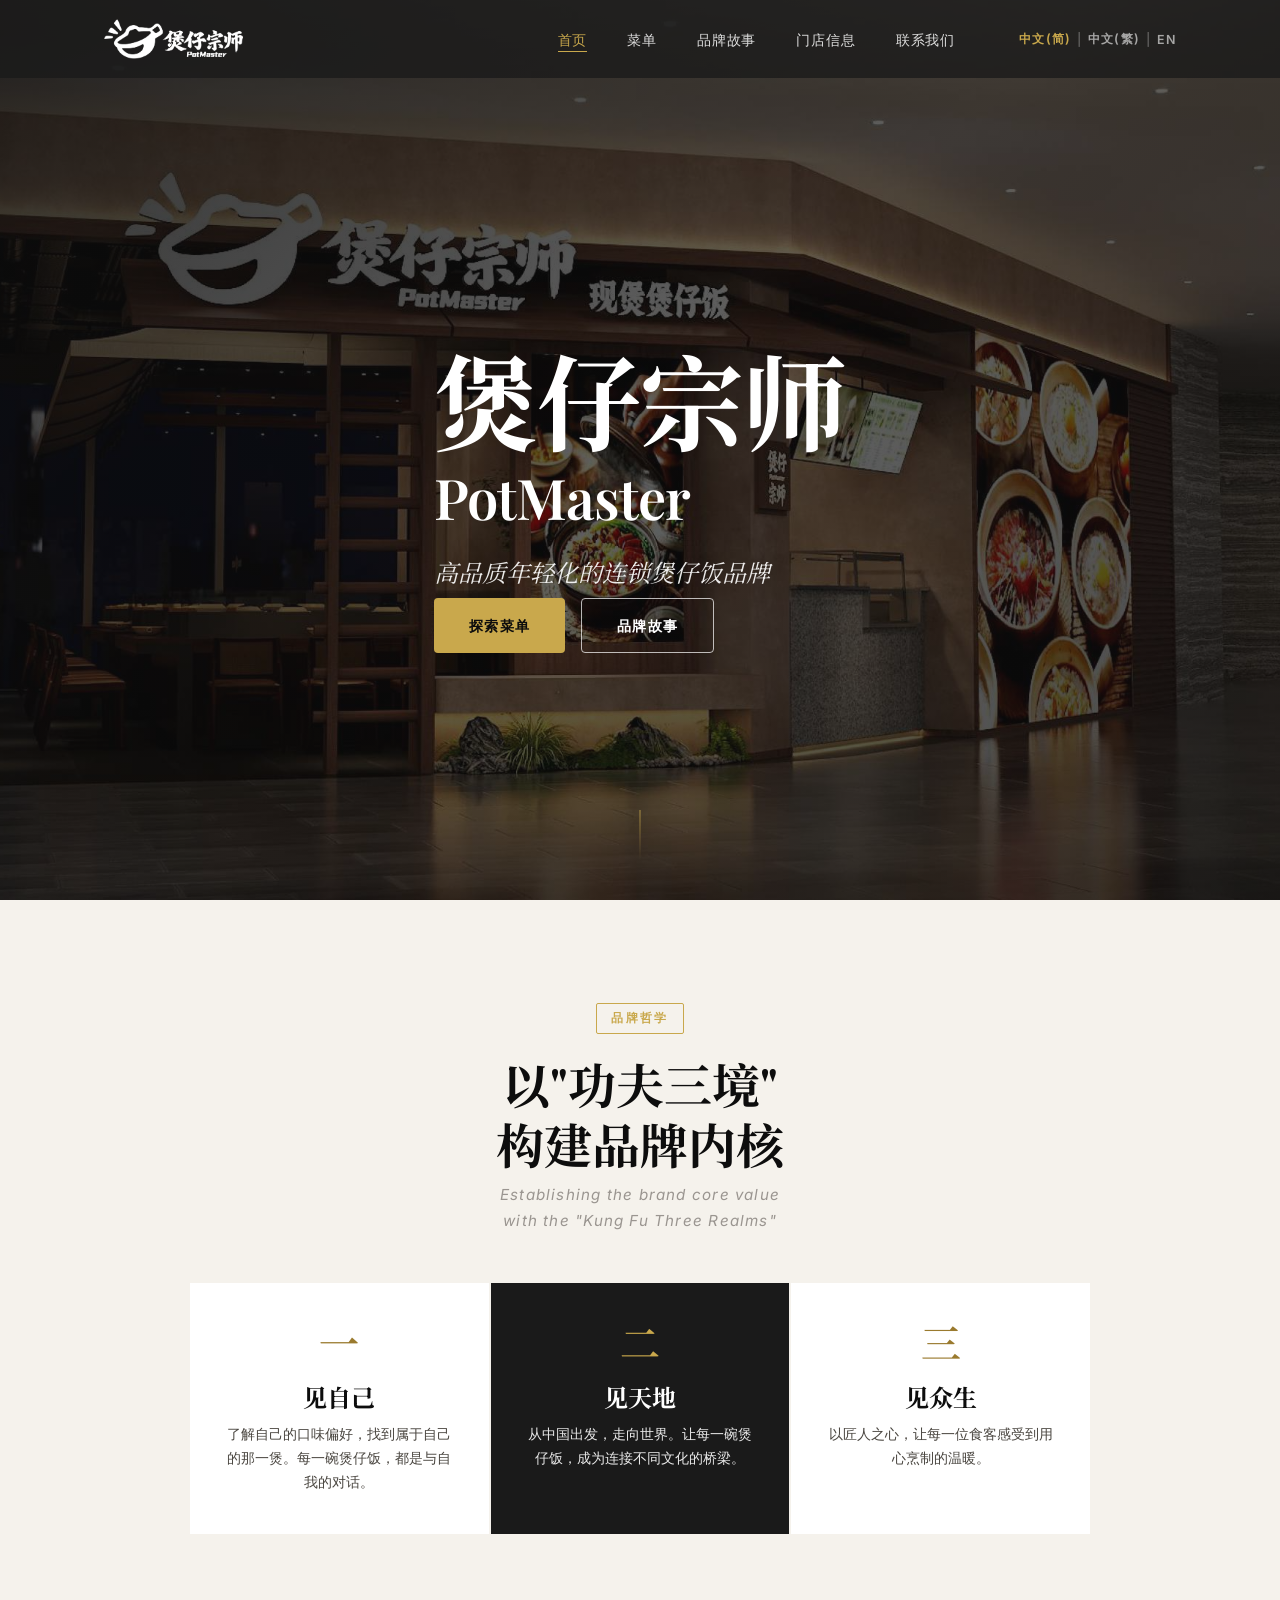
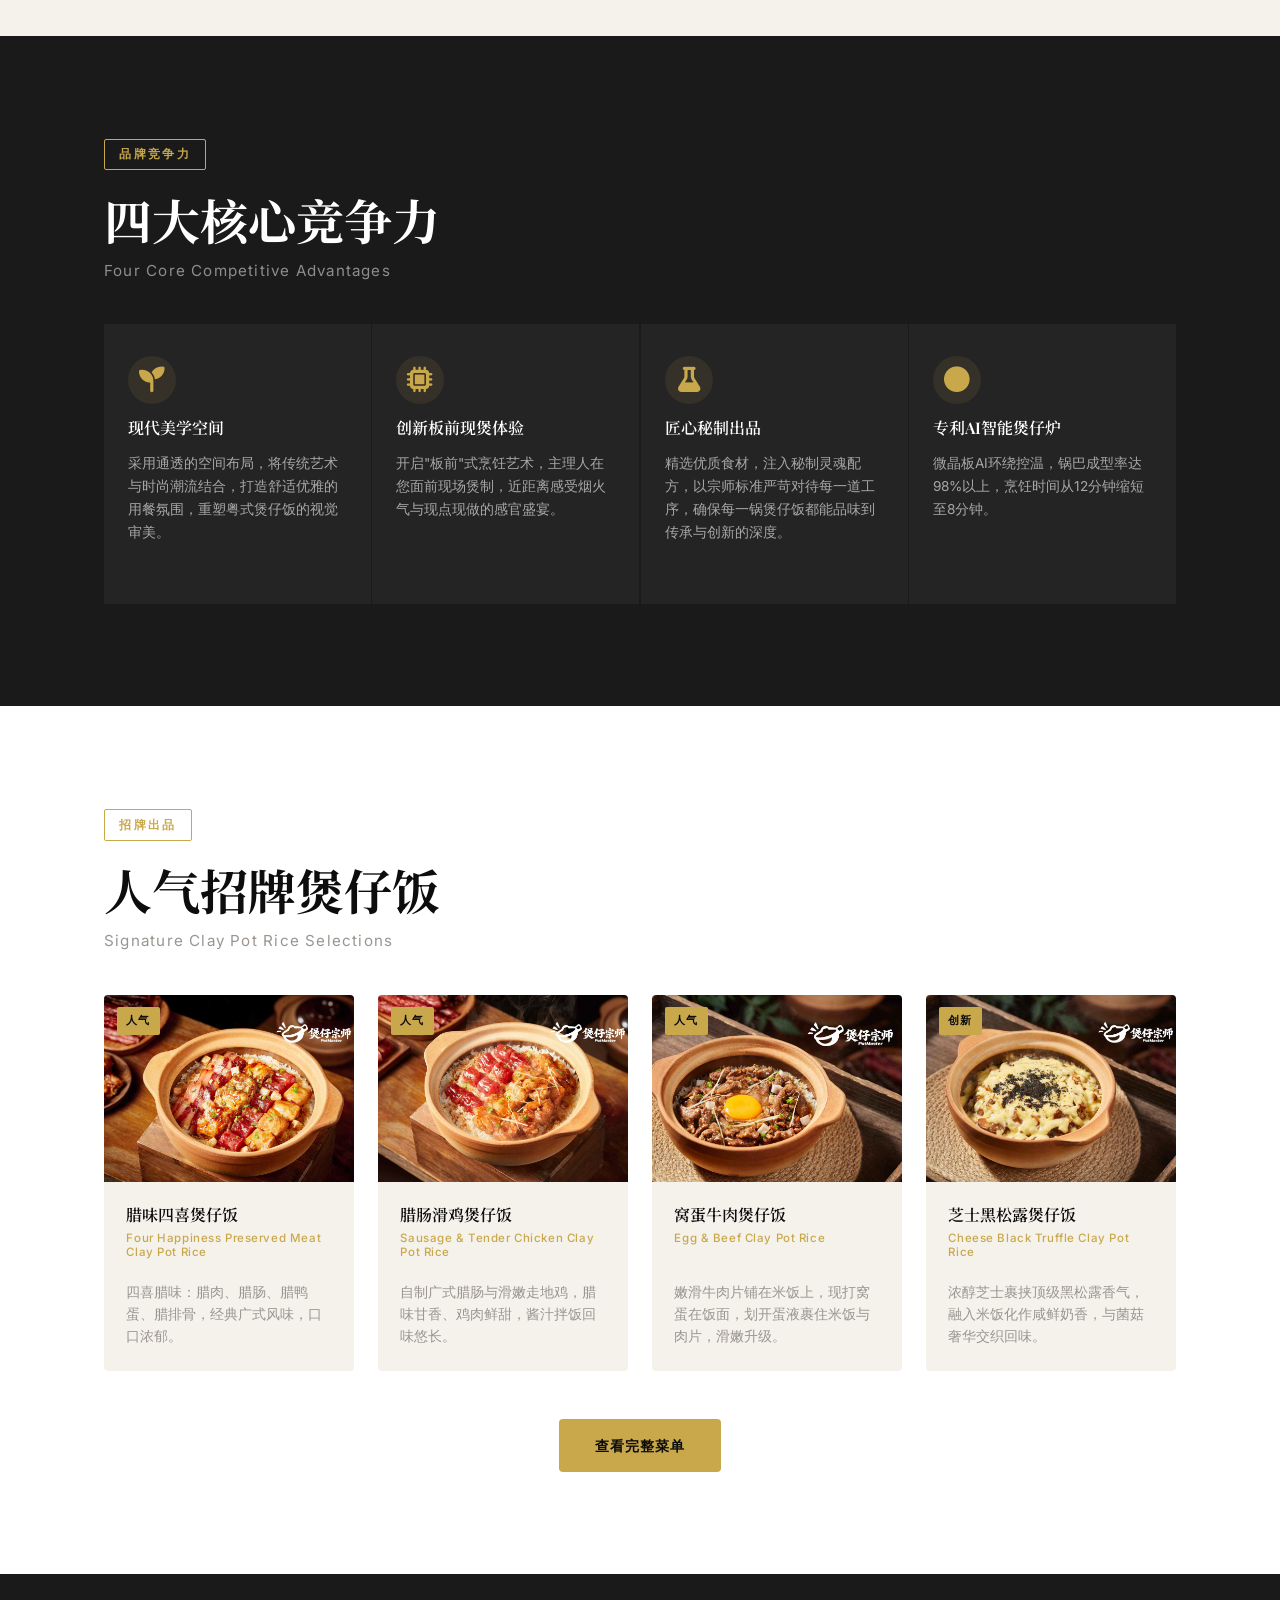
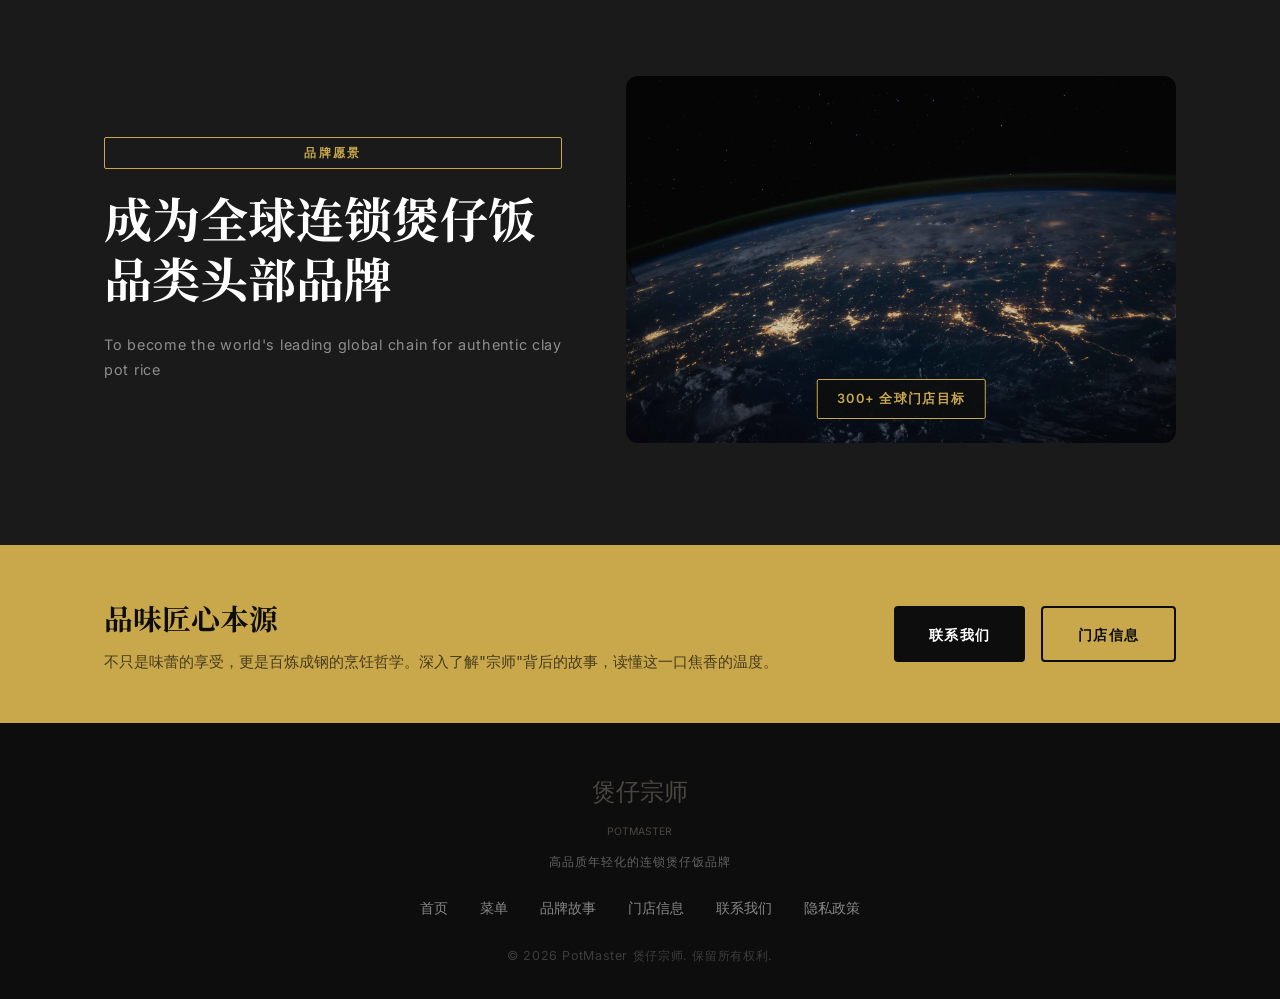
==== index.html @ 9f127bc4 "updates" ====
<!DOCTYPE html>
<html lang="zh-CN">
<head>
  <meta charset="UTF-8" />
  <meta name="baidu-site-verification" content="codeva-X3ttkF9pJB" />
  <meta name="viewport" content="width=device-width, initial-scale=1.0" />
  <title>PotMaster 煲仔宗师 | The Art of Clay Pot Rice</title>
  <meta name="description" content="PotMaster – where Kung Fu philosophy meets the art of clay pot rice. Authentic flavors. Global vision." />
  <meta name="keywords" content="煲仔饭, 广式煲仔饭, Clay Pot Rice, Cantonese cuisine, 煲仔宗师, PotMaster" />
  <meta name="author" content="PotMaster" />
  <meta name="robots" content="index, follow" />

  <!-- Canonical URL -->
  <link rel="canonical" href="https://www.potmasterofficial.com/" />

  <!-- Open Graph -->
  <meta property="og:title" content="PotMaster 煲仔宗师 | The Art of Clay Pot Rice" />
  <meta property="og:description" content="功夫即哲学，见自己、见天地、见众生。煲仔宗师 – 传承广式煲仔饭文化。" />
  <meta property="og:type" content="website" />
  <meta property="og:url" content="https://www.potmasterofficial.com/" />
  <meta property="og:image" content="https://www.potmasterofficial.com/images/hero-bg.jpg" />
  <meta property="og:image:width" content="1200" />
  <meta property="og:image:height" content="630" />
  <meta property="og:locale" content="zh_CN" />
  <meta property="og:locale:alternate" content="en_US" />
  <meta property="og:site_name" content="煲仔宗师 PotMaster" />

  <!-- Twitter Card -->
  <meta name="twitter:card" content="summary_large_image" />
  <meta name="twitter:title" content="PotMaster 煲仔宗师 | The Art of Clay Pot Rice" />
  <meta name="twitter:description" content="功夫即哲学，见自己、见天地、见众生。煲仔宗师 – 传承广式煲仔饭文化。" />
  <meta name="twitter:image" content="https://www.potmasterofficial.com/images/hero-bg.jpg" />

  <!-- Hreflang for multilingual -->
  <link rel="alternate" hreflang="zh-CN" href="https://www.potmasterofficial.com/?lang=zh" />
  <link rel="alternate" hreflang="en" href="https://www.potmasterofficial.com/?lang=en" />
  <link rel="alternate" hreflang="x-default" href="https://www.potmasterofficial.com/" />

  <!-- Schema.org -->
  <script type="application/ld+json">
  {
    "@context": "https://schema.org",
    "@type": "Restaurant",
    "name": "煲仔宗师 PotMaster",
    "image": "https://www.potmasterofficial.com/images/hero-bg.jpg",
    "servesCuisine": ["粤菜", "广东菜", "Cantonese"],
    "priceRange": "$$",
    "address": {
      "@type": "PostalAddress",
      "streetAddress": "K11负一层B138号铺",
      "addressLocality": "广州市番禺区",
      "addressRegion": "广东省",
      "addressCountry": "CN"
    },
    "geo": {
      "@type": "GeoCoordinates",
      "latitude": 23.0122,
      "longitude": 113.3456
    },
    "telephone": "+86-20-1234-5678",
    "url": "https://www.potmasterofficial.com",
    "sameAs": [
      "https://weibo.com/potmaster",
      "https://www.xiaohongshu.com/potmaster"
    ]
  }
  </script>
  <link rel="manifest" href="site.webmanifest" />
  <link rel="preconnect" href="https://fonts.googleapis.com" />
  <link rel="preconnect" href="https://fonts.gstatic.com" crossorigin />
  <link href="https://fonts.googleapis.com/css2?family=Playfair+Display:ital,wght@0,400;0,600;0,700;1,400&family=Inter:wght@300;400;500;600&family=Noto+Serif+SC:wght@400;600;700&display=swap" rel="stylesheet" />
  <link rel="stylesheet" href="https://cdnjs.cloudflare.com/ajax/libs/font-awesome/6.4.0/css/all.min.css" />
  <link rel="stylesheet" href="styles.css" />
</head>
<body>

  <!-- ========== NAVIGATION ========== -->
  <div class="nav-overlay" id="navOverlay"></div>
  <nav class="navbar" id="navbar">
    <div class="container nav-inner">
      <a href="index.html" class="brand-logo">
        <img src="logo.png" alt="煲仔宗师 POTMASTER" class="logo-img" />
      </a>
      <ul class="nav-links" id="navLinks">
        <li><a href="index.html" class="nav-link active" data-i18n="nav_home">首页</a></li>
        <li><a href="menu.html" class="nav-link" data-i18n="nav_menu">菜单</a></li>
        <li><a href="about.html" class="nav-link" data-i18n="nav_about">品牌故事</a></li>
        <li><a href="stores.html" class="nav-link" data-i18n="nav_stores">门店信息</a></li>
        <li><a href="contact.html" class="nav-link" data-i18n="nav_contact">联系我们</a></li>
        <li class="mobile-lang">
          <span class="lang-cn active-lang">中文(简)</span>
          <span> | </span>
          <span class="lang-tw">中文(繁)</span>
          <span> | </span>
          <span class="lang-en">EN</span>
        </li>
      </ul>
      <div class="nav-actions">
        <button class="lang-toggle" id="langToggle" aria-label="Switch Language">
          <span class="lang-cn active-lang">中文(简)</span>
          <span class="lang-divider">|</span>
          <span class="lang-tw">中文(繁)</span>
          <span class="lang-divider">|</span>
          <span class="lang-en">EN</span>
        </button>
        <button class="hamburger" id="hamburger" aria-label="Menu">
          <i class="fas fa-bars"></i>
        </button>
      </div>
    </div>
  </nav>

  <!-- ========== HERO ========== -->
  <section class="hero" id="hero">
    <div class="hero-bg">
      <img src="images/hero-bg.jpg" alt="煲仔宗师" />
      <div class="hero-overlay"></div>
    </div>
    <div class="hero-content container">
      
      <h1 class="hero-title">
        <span class="title-cn" data-i18n="hero_title">板前现煲煲仔饭</span>
      </h1>
      <p class="hero-subtitle" data-i18n="hero_subtitle">高品质年轻化的连锁煲仔饭品牌</p>
      
      <div class="hero-cta">
        <a href="menu.html" class="btn btn-primary" data-i18n="hero_cta1">探索菜单</a>
        <a href="about.html" class="btn btn-outline" data-i18n="hero_cta2">品牌故事</a>
      </div>
    </div>
    <div class="hero-scroll-hint">
      <span></span>
    </div>
  </section>

  <!-- ========== BRAND PHILOSOPHY ========== -->
  <section class="philosophy section-pad">
    <div class="container">
      <div class="philosophy-inner">
        <div class="philosophy-badge">
          <span data-i18n="phil_badge">品牌哲学</span>
        </div>
        <h2 class="section-title" data-i18n="phil_title">以"功夫三境"<br>构建品牌内核</h2>
        <p class="section-title-en" data-i18n="phil_title_en">Establishing the brand core value<br>with the "Kung Fu Three Realms"</p>
        <div class="three-realms">
          <div class="realm-card">
            <div class="realm-num">一</div>
            <h3 data-i18n="realm1_title">见自己</h3>
            <p data-i18n="realm1_desc">品牌对自身手艺的极致苛求与深刻理解，是品牌产品力的根源。</p>
          </div>
          <div class="realm-card realm-card--mid">
            <div class="realm-num">二</div>
            <h3 data-i18n="realm2_title">见天地</h3>
            <p data-i18n="realm2_desc">海纳百川，用煲仔的形式演绎天下风味，超越传统广式煲仔。</p>
          </div>
          <div class="realm-card">
            <div class="realm-num">三</div>
            <h3 data-i18n="realm3_title">见众生</h3>
            <p data-i18n="realm3_desc">连接人与人，将一碗饭的温度传递给全球每一位食客。</p>
          </div>
        </div>
      </div>
    </div>
  </section>

  <!-- ========== PRODUCT STRENGTHS ========== -->
  <section class="strengths section-pad bg-dark">
    <div class="container">
      <p class="section-badge" data-i18n="str_badge">品牌竞争力</p>
      <h2 class="section-title light" data-i18n="str_title">四大核心竞争力</h2>
      <p class="section-sub light" data-i18n="str_sub">Four Core Competitive Advantages</p>
      <div class="strengths-grid">
        <div class="strength-item">
          <div class="strength-icon"><i class="fas fa-seedling"></i></div>
          <h3 data-i18n="str1_title">现代美学空间</h3>
          <p data-i18n="str1_desc">采用通透的空间布局，将传统艺术与时尚潮流结合，打造舒适优雅的用餐氛围，重塑粤式煲仔饭的视觉审美。</p>
        </div>
        <div class="strength-item">
          <div class="strength-icon"><i class="fas fa-microchip"></i></div>
          <h3 data-i18n="str2_title">创新板前现煲体验</h3>
          <p data-i18n="str2_desc">开启"板前"式烹饪艺术，厨师在您面前现场煲制，近距离感受烟火气与现点现做的感官盛宴。</p>
        </div>
        <div class="strength-item">
          <div class="strength-icon"><i class="fas fa-flask"></i></div>
          <h3 data-i18n="str3_title">匠心秘制出品</h3>
          <p data-i18n="str3_desc">精选优质食材，注入秘制灵魂配方，以宗师标准严苛对待每一道工序，确保每一锅都拥有咸鲜入味的浇头与金黄酥脆的灵魂锅巴。</p>
        </div>
        <div class="strength-item">
          <div class="strength-icon"><i class="fas fa-circle"></i></div>
          <h3 data-i18n="str4_title">专利AI智能煲仔炉</h3>
          <p data-i18n="str4_desc">微晶板AI环绕控温，锅巴成型率达98%以上，烹饪时间从12分钟缩短至8分钟。</p>
        </div>
      </div>
    </div>
  </section>

  <!-- ========== SIGNATURE DISHES ========== -->
  <section class="signature section-pad">
    <div class="container">
      <p class="section-badge" data-i18n="sig_badge">招牌出品</p>
      <h2 class="section-title" data-i18n="sig_title">人气招牌煲仔饭</h2>
      <p class="section-sub" data-i18n="sig_sub">Signature Clay Pot Rice Selections</p>
      <div class="dishes-grid">
        <div class="dish-card">
          <div class="dish-img">
            <img src="dishes/sixi.jpg" alt="腊味四喜煲仔饭" loading="lazy" />
            <div class="dish-tag" data-i18n="dish_popular">人气</div>
          </div>
          <div class="dish-info">
            <h3 data-i18n="dish1_name">腊味四喜煲仔饭</h3>
            <p class="dish-name-en" data-i18n="dish1_name_en">Four Happiness Preserved Meat Clay Pot Rice</p>
            <p data-i18n="dish1_desc">四喜腊味：腊肉、腊肠、腊鸭蛋、腊排骨，经典广式风味，口口浓郁。</p>
          </div>
        </div>
        <div class="dish-card">
          <div class="dish-img">
            <img src="dishes/larou-huaji.jpg" alt="腊肠滑鸡煲仔饭" loading="lazy" />
            <div class="dish-tag" data-i18n="dish_popular">人气</div>
          </div>
          <div class="dish-info">
            <h3 data-i18n="dish2_name">腊肠滑鸡煲仔饭</h3>
            <p class="dish-name-en" data-i18n="dish2_name_en">Sausage & Tender Chicken Clay Pot Rice</p>
            <p data-i18n="dish2_desc">自制广式腊肠与滑嫩走地鸡，腊味甘香、鸡肉鲜甜，酱汁拌饭回味悠长。</p>
          </div>
        </div>
        <div class="dish-card">
          <div class="dish-img">
            <img src="dishes/wodan-niurou.jpg" alt="窝蛋牛肉煲仔饭" loading="lazy" />
            <div class="dish-tag" data-i18n="dish_popular">人气</div>
          </div>
          <div class="dish-info">
            <h3 data-i18n="dish3_name">窝蛋牛肉煲仔饭</h3>
            <p class="dish-name-en" data-i18n="dish3_name_en">Egg & Beef Clay Pot Rice</p>
            <p data-i18n="dish3_desc">嫩滑牛肉片铺在米饭上，现打窝蛋在饭面，划开蛋液裹住米饭与肉片，滑嫩升级。</p>
          </div>
        </div>
        <div class="dish-card">
          <div class="dish-img">
            <img src="dishes/zsh-songlu.jpg" alt="芝士黑松露煲仔饭" loading="lazy" />
            <div class="dish-tag" data-i18n="badge_innovate">创新</div>
          </div>
          <div class="dish-info">
            <h3 data-i18n="m_i1_name">芝士黑松露煲仔饭</h3>
            <p class="dish-name-en" data-i18n="m_i1_name_en">Cheese Black Truffle Clay Pot Rice</p>
            <p data-i18n="m_i1_desc">浓醇芝士裹挟顶级黑松露香气，融入米饭化作咸鲜奶香，与菌菇奢华交织回味。</p>
          </div>
        </div>
      </div>
      <div class="section-cta">
        <a href="menu.html" class="btn btn-primary" data-i18n="sig_more">查看完整菜单</a>
      </div>
    </div>
  </section>

  <!-- ========== GLOBAL VISION ========== -->
  <section class="vision section-pad bg-dark">
    <div class="container">
      <div class="vision-inner">
        <div class="vision-text">
          <p class="section-badge" data-i18n="vis_badge">品牌愿景</p>
          <h2 class="section-title light" data-i18n="vis_title">成为全球连锁煲仔饭品类头部品牌</h2>
          <p class="vision-sub" data-i18n="vis_sub">To become the world's leading global chain for authentic clay pot rice</p>
        </div>
        <div class="vision-map">
          <img src="images/global-map.jpg" alt="Global Expansion" onerror="this.style.display='none'" />
          <div class="vision-map-label">
            <span data-i18n="vis_map_label">300+ 全球门店目标</span>
          </div>
        </div>
      </div>
    </div>
  </section>

  <!-- ========== CTA STRIP ========== -->
  <section class="cta-strip">
    <div class="container cta-strip-inner">
      <div class="cta-strip-text">
        <h2 data-i18n="cta_title">品味匠心本源</h2>
        <p data-i18n="cta_sub">不只是味蕾的享受，更是百炼成钢的烹饪哲学。深入了解"宗师"背后的故事，读懂这一口焦香的温度。</p>
      </div>
      <div class="cta-strip-buttons">
        <a href="contact.html" class="btn btn-primary" data-i18n="cta_btn">联系我们</a>
        <a href="stores.html" class="btn btn-secondary" data-i18n="cta_stores_btn">门店信息</a>
      </div>
    </div>
  </section>

  <!-- ========== FOOTER ========== -->
  <footer class="footer">
    <div class="container footer-inner">
      <div class="footer-brand">
        <span class="logo-cn">煲仔宗师</span>
        <span class="logo-en">POTMASTER</span>
        <p data-i18n="footer_tagline">高品质年轻化的连锁煲仔饭品牌</p>
      </div>
      <div class="footer-links">
        <a href="index.html" data-i18n="nav_home">首页</a>
        <a href="menu.html" data-i18n="nav_menu">菜单</a>
        <a href="about.html" data-i18n="nav_about">品牌故事</a>
        <a href="stores.html" data-i18n="nav_stores">门店信息</a>
        <a href="contact.html" data-i18n="nav_contact">加盟合作</a>
        <a href="privacy.html" data-i18n="nav_privacy">隐私政策</a>
      </div>
      <p class="footer-copy" data-i18n="footer_copy">&copy; 2025 PotMaster 煲仔宗师. All Rights Reserved.</p>
    </div>
  </footer>

  <script src="script.js"></script>

  <!-- 百度自动推送 -->
  <script>
  (function(){
      var bp = document.createElement('script');
      var curProtocol = window.location.protocol.split(':')[0];
      if (curProtocol === 'https') {
          bp.src = 'https://zz.bdstatic.com/linksubmit/push.js';
      } else {
          bp.src = 'http://push.zhanzhang.baidu.com/push.js';
      }
      var s = document.getElementsByTagName('script')[0];
      s.parentNode.insertBefore(bp, s);
  })();
  </script>
</body>
</html>
---- styles.css ----
/* =============================================
   PotMaster 煲仔宗师 — Global Brand Stylesheet
   Design Language: International Premium
   ============================================= */

/* ---- RESET & BASE ---- */
*, *::before, *::after { box-sizing: border-box; margin: 0; padding: 0; }

:root {
  --gold:        #C9A84C;
  --gold-light:  #E8C96A;
  --gold-dark:   #9A7A2E;
  --black:       #0D0D0D;
  --dark:        #1A1A1A;
  --dark-mid:    #242424;
  --mid:         #3A3A3A;
  --light-gray:  #E8E4DC;
  --off-white:   #F5F2EC;
  --white:       #FFFFFF;
  --text-body:   #4A4640;
  --text-light:  #9A9590;

  --font-display: 'Playfair Display', 'Noto Serif SC', Georgia, serif;
  --font-body:    'Inter', 'PingFang SC', 'Microsoft YaHei', sans-serif;

  --border-radius: 4px;
  --radius-lg:  12px;
  --transition: all 0.3s ease;
  --shadow-sm:  0 2px 12px rgba(0,0,0,0.08);
  --shadow-md:  0 8px 32px rgba(0,0,0,0.12);
  --shadow-lg:  0 20px 60px rgba(0,0,0,0.18);

  --max-w: 1200px;
  --pad-x: clamp(1.5rem, 5vw, 4rem);
}

html { scroll-behavior: smooth; font-size: 16px; }

body {
  font-family: var(--font-body);
  background-color: var(--white);
  color: var(--text-body);
  line-height: 1.75;
  -webkit-font-smoothing: antialiased;
}

img { display: block; max-width: 100%; height: auto; }
a { text-decoration: none; color: inherit; }
ul { list-style: none; }
button { cursor: pointer; border: none; background: none; font-family: inherit; }

/* ---- UTILITY ---- */
.container {
  max-width: var(--max-w);
  margin-inline: auto;
  padding-inline: var(--pad-x);
}
.section-pad { padding-block: clamp(4rem, 8vw, 7rem); }
.bg-dark { background-color: var(--dark); }

.section-badge {
  display: inline-block;
  font-size: 0.72rem;
  font-weight: 600;
  letter-spacing: 0.2em;
  text-transform: uppercase;
  color: var(--gold);
  border: 1px solid var(--gold);
  padding: 0.3rem 0.9rem;
  border-radius: 2px;
  margin-bottom: 1.2rem;
  min-width: 5.5em;
  text-align: center;
}

.section-title {
  font-family: var(--font-display);
  font-size: clamp(2rem, 4vw, 3rem);
  font-weight: 700;
  color: var(--black);
  line-height: 1.25;
  margin-bottom: 0.5rem;
}
.section-title.light { color: var(--white); }

.section-sub {
  font-size: 0.95rem;
  letter-spacing: 0.08em;
  color: var(--text-light);
  margin-bottom: 2.5rem;
}
.section-sub.light { color: rgba(255,255,255,0.5); }

.en-text {
  color: var(--text-light);
  font-size: 0.9rem;
  line-height: 1.7;
  margin-top: 0.5rem;
}

.section-cta { text-align: center; margin-top: 3rem; }

/* ---- BUTTONS ---- */
.btn {
  display: inline-flex;
  align-items: center;
  gap: 0.5rem;
  padding: 0.85rem 2.2rem;
  font-size: 0.9rem;
  font-weight: 600;
  letter-spacing: 0.08em;
  border-radius: var(--border-radius);
  transition: var(--transition);
  white-space: nowrap;
}
.btn-primary {
  background: var(--gold);
  color: var(--black);
}
.btn-primary:hover {
  background: var(--black);
  color: var(--gold);
  transform: translateY(-2px);
  box-shadow: 0 10px 30px rgba(0,0,0,0.25);
}
.btn-outline {
  border: 1.5px solid rgba(255,255,255,0.7);
  color: var(--white);
}
.btn-outline:hover {
  border-color: var(--gold);
  color: var(--gold);
  transform: translateY(-2px);
}

/* ---- NAVBAR ---- */
.navbar {
  position: fixed;
  top: 0; left: 0; right: 0;
  z-index: 1000;
  padding: 1.2rem 0;
  background: rgba(26,26,26,0.78);
  transition: background 0.4s ease, padding 0.4s ease, box-shadow 0.4s ease;
}
.navbar.scrolled {
  background: rgba(26,26,26,0.85);
  padding: 0.8rem 0;
  box-shadow: 0 2px 20px rgba(0,0,0,0.3);
  backdrop-filter: blur(12px);
}

.nav-inner {
  display: flex;
  align-items: center;
  gap: 2rem;
}

.brand-logo {
  display: flex;
  align-items: center;
  flex-shrink: 0;
}
.logo-img {
  height: 40px;
  width: auto;
}

.nav-links {
  display: flex;
  align-items: center;
  gap: 2.5rem;
  margin-left: auto;
}
.nav-link {
  font-size: 0.88rem;
  font-weight: 500;
  letter-spacing: 0.06em;
  color: rgba(255,255,255,0.85);
  position: relative;
  transition: color 0.3s;
}
.nav-link::after {
  content: '';
  position: absolute;
  bottom: -4px; left: 0;
  width: 0; height: 1.5px;
  background: var(--gold);
  transition: width 0.3s;
}
.nav-link:hover, .nav-link.active { color: var(--gold); }
.nav-link:hover::after, .nav-link.active::after { width: 100%; }

.nav-actions {
  display: flex;
  align-items: center;
  gap: 1.2rem;
  margin-left: 2rem;
}

.lang-toggle {
  display: flex;
  align-items: center;
  gap: 0.35rem;
  font-size: 0.78rem;
  font-weight: 600;
  letter-spacing: 0.1em;
  color: rgba(255,255,255,0.6);
  transition: color 0.3s;
}
.lang-divider { color: rgba(255,255,255,0.25); }
.active-lang { color: var(--gold); }
.lang-cn, .lang-en, .lang-tw { cursor: pointer; }
.mobile-lang { display: none; }

.hamburger {
  display: none;
}

/* ---- HERO ---- */
.hero {
  position: relative;
  min-height: 100vh;
  display: flex;
  align-items: center;
  overflow: hidden;
}
.hero-bg {
  position: absolute;
  inset: 0;
}
.hero-bg img {
  width: 100%; height: 100%;
  object-fit: cover;
  transform: scale(1.05);
  animation: heroZoom 12s ease-in-out infinite alternate;
}
@keyframes heroZoom {
  from { transform: scale(1.05); }
  to   { transform: scale(1.0); }
}
.hero-overlay {
  position: absolute; inset: 0;
  background: linear-gradient(
    135deg,
    rgba(13,13,13,0.85) 0%,
    rgba(13,13,13,0.65) 50%,
    rgba(13,13,13,0.75) 100%
  );
}
.hero-content {
  position: relative;
  z-index: 1;
  padding-top: 6rem;
  max-width: 800px;
}
.hero-tag {
  font-size: 0.75rem;
  letter-spacing: 0.22em;
  text-transform: uppercase;
  color: var(--gold);
  margin-bottom: 1.5rem;
  display: flex;
  align-items: center;
  gap: 0.8rem;
}
.hero-tag::before {
  content: '';
  display: block;
  width: 2.5rem; height: 1px;
  background: var(--gold);
}
.hero-title {
  font-family: var(--font-display);
  font-size: 6.5rem;
  font-weight: 700;
  color: var(--white);
  line-height: 1.1;
  margin-bottom: 1.5rem;
  letter-spacing: -0.01em;
}
.hero-title-sub {
  font-size: clamp(2rem, 5vw, 3.5rem);
  font-weight: 600;
  display: block;
  margin-top: 0.5rem;
}
.title-cn { color: var(--white); }
.title-sep { color: var(--gold); margin: 0 0.4rem; }
.title-en {
  font-style: normal;
  font-size: 0.3em;
  font-weight: 600;
  color: rgba(255,255,255,0.5);
  letter-spacing: -0.02em;
  text-transform: uppercase;
  max-width: 14em;
  text-align: center;
  line-height: 1.1;
}
.hero-subtitle {
  font-family: var(--font-display);
  font-size: clamp(1.1rem, 2vw, 1.5rem);
  color: rgba(255,255,255,0.9);
  margin-bottom: 0.3rem;
  font-style: italic;
}
.hero-subtitle-en {
  font-size: 0.9rem;
  color: rgba(255,255,255,0.45);
  letter-spacing: 0.04em;
  margin-bottom: 2.5rem;
}
.hero-cta { display: flex; gap: 1rem; flex-wrap: wrap; }

.hero-scroll-hint {
  position: absolute;
  bottom: 2.5rem; left: 50%;
  transform: translateX(-50%);
  z-index: 1;
}
.hero-scroll-hint span {
  display: block;
  width: 1px; height: 50px;
  background: linear-gradient(to bottom, rgba(201,168,76,0.8), transparent);
  animation: scrollHint 1.8s ease-in-out infinite;
}
@keyframes scrollHint {
  0%,100% { opacity: 0.3; transform: scaleY(0.5); }
  50% { opacity: 1; transform: scaleY(1); }
}

/* ---- PAGE HERO (inner pages) ---- */
.page-hero {
  position: relative;
  height: clamp(320px, 45vw, 520px);
  display: flex;
  align-items: flex-end;
  padding-bottom: clamp(2.5rem, 5vw, 4rem);
  overflow: hidden;
}
.page-hero-bg {
  position: absolute; inset: 0;
}
.page-hero-bg img {
  width: 100%; height: 100%;
  object-fit: cover;
}
.page-hero-content {
  position: relative; z-index: 1;
}
.page-hero-content h1 {
  font-family: var(--font-display);
  font-size: clamp(2.5rem, 5vw, 4rem);
  font-weight: 700;
  color: var(--white);
  line-height: 1.15;
  margin-bottom: 0.5rem;
}
.page-hero-content p {
  font-size: 1rem;
  color: rgba(255,255,255,0.65);
  letter-spacing: 0.04em;
}

/* ---- PHILOSOPHY (HOME) ---- */
.philosophy { background: var(--off-white); }
.philosophy-inner { text-align: center; }
.philosophy-badge {
  display: inline-block;
  font-size: 0.72rem;
  font-weight: 600;
  letter-spacing: 0.2em;
  text-transform: uppercase;
  color: var(--gold);
  border: 1px solid var(--gold);
  padding: 0.3rem 0.9rem;
  border-radius: 2px;
  margin-bottom: 1.2rem;
}
.philosophy .section-title { color: var(--black); }
.philosophy .section-title-en {
  font-size: 0.95rem;
  color: var(--text-light);
  letter-spacing: 0.08em;
  margin-bottom: 3rem;
  font-style: italic;
}
.three-realms {
  display: grid;
  grid-template-columns: repeat(3, 1fr);
  gap: 2px;
  max-width: 900px;
  margin: 0 auto;
}
.realm-card {
  padding: 2.5rem 2rem;
  background: var(--white);
  text-align: center;
  transition: var(--transition);
}
.realm-card--mid { background: var(--dark); color: var(--white); }
.realm-card--mid h3 { color: #fff !important; }
.realm-card--mid p:not(.realm-en) { color: rgba(255,255,255,0.9) !important; }
.realm-card--mid .realm-num { color: var(--gold); }
.realm-card:hover:not(.realm-card--mid) {
  background: var(--dark);
  color: var(--white);
}
.realm-card:hover:not(.realm-card--mid) h3,
.realm-card:hover:not(.realm-card--mid) p { color: var(--white); }
.realm-card:hover:not(.realm-card--mid) .realm-num { color: var(--gold); }
.realm-num {
  font-family: var(--font-display);
  font-size: 2.5rem;
  font-weight: 700;
  color: var(--gold-dark);
  margin-bottom: 0.8rem;
  line-height: 1;
}
.realm-card h3 {
  font-family: var(--font-display);
  font-size: 1.5rem;
  font-weight: 700;
  margin-bottom: 0.3rem;
  color: var(--black);
}
.realm-en {
  font-size: 0.75rem;
  letter-spacing: 0.12em;
  text-transform: uppercase;
  color: var(--gold);
  margin-bottom: 1rem;
}
.realm-card p:not(.realm-en) {
  font-size: 0.9rem;
  color: var(--text-body);
  line-height: 1.65;
}

/* ---- STRENGTHS (HOME) ---- */
.strengths-grid {
  display: grid;
  grid-template-columns: repeat(4, 1fr);
  gap: 1.5px;
  align-items: stretch;
}
.strength-item {
  padding: 2rem 1.5rem;
  background: var(--dark-mid);
  transition: var(--transition);
  display: flex;
  flex-direction: column;
  align-items: flex-start;
  justify-content: flex-start;
  gap: 0.8rem;
  min-height: 280px;
}
.strength-item:hover { background: var(--mid); }
.strength-icon {
  font-size: 1.6rem;
  color: var(--gold);
  display: flex;
  align-items: center;
  justify-content: center;
  width: 3rem;
  height: 3rem;
  background: rgba(201, 168, 76, 0.1);
  border-radius: 50%;
}
.strength-item h3 {
  font-family: var(--font-display);
  font-size: 1rem;
  font-weight: 600;
  color: var(--white);
  line-height: 1.4;
  text-align: left;
}
.strength-item p:not(.item-en) {
  font-size: 0.85rem;
  color: rgba(255,255,255,0.6);
  line-height: 1.7;
  text-align: left;
  align-self: stretch;
}

/* ---- SIGNATURE DISHES (HOME) ---- */
.signature { background: var(--white); }
.dishes-grid {
  display: grid;
  grid-template-columns: repeat(4, 1fr);
  gap: 1.5rem;
}
.dish-card {
  background: var(--off-white);
  border-radius: var(--border-radius);
  overflow: hidden;
  transition: var(--transition);
}
.dish-card:hover { transform: translateY(-6px); box-shadow: var(--shadow-md); }
.dish-img { position: relative; aspect-ratio: 4/3; overflow: hidden; }
.dish-img img { width: 100%; height: 100%; object-fit: cover; transition: transform 0.5s; }
.dish-card:hover .dish-img img { transform: scale(1.06); }
.dish-tag {
  position: absolute;
  top: 0.8rem; left: 0.8rem;
  background: var(--gold);
  color: var(--black);
  font-size: 0.7rem;
  font-weight: 700;
  letter-spacing: 0.08em;
  padding: 0.25rem 0.6rem;
  border-radius: 2px;
}
.dish-tag--new { background: var(--dark); color: var(--gold); }
.dish-info { padding: 1.2rem 1.4rem 1.5rem; }
.dish-info h3 {
  font-family: var(--font-display);
  font-size: 1rem;
  font-weight: 600;
  color: var(--black);
  margin-bottom: 0.2rem;
}
.dish-name-en {
  font-size: 0.72rem;
  letter-spacing: 0.05em;
  color: var(--gold);
  margin-bottom: 0.7rem;
  font-weight: 500;
  height: 2.4rem;
  line-height: 1.2;
}
.dish-info p:not(.dish-name-en) {
  font-size: 0.85rem;
  color: var(--text-light);
  line-height: 1.6;
}

/* ---- VISION (HOME) ---- */
.vision-inner {
  display: grid;
  grid-template-columns: 1fr 1.2fr;
  gap: 4rem;
  align-items: center;
}
.vision-text {
  display: flex;
  flex-direction: column;
  justify-content: center;
}
.vision-sub {
  font-size: 0.9rem;
  color: rgba(255,255,255,0.5);
  letter-spacing: 0.05em;
  margin-top: 1rem;
}
.vstep {
  display: flex;
  gap: 1.5rem;
  margin-bottom: 2rem;
  padding-bottom: 2rem;
  border-bottom: 1px solid rgba(255,255,255,0.07);
}
.vstep:last-child { border-bottom: none; margin-bottom: 0; padding-bottom: 0; }
.vstep-year {
  font-family: var(--font-display);
  font-size: 1.5rem;
  font-weight: 700;
  color: var(--gold);
  flex-shrink: 0;
  min-width: 80px;
}
.vstep-content h4 {
  font-weight: 600;
  color: var(--white);
  margin-bottom: 0.4rem;
  font-size: 1rem;
}
.vstep-content p { font-size: 0.88rem; color: rgba(255,255,255,0.5); line-height: 1.65; }
.vision-map { position: relative; border-radius: var(--radius-lg); overflow: hidden; }
.vision-map img { width: 100%; aspect-ratio: 3/2; object-fit: cover; opacity: 0.8; }
.vision-map-label {
  position: absolute;
  bottom: 1.5rem; left: 50%;
  transform: translateX(-50%);
  background: rgba(13,13,13,0.85);
  border: 1px solid var(--gold);
  color: var(--gold);
  font-size: 0.8rem;
  font-weight: 600;
  letter-spacing: 0.1em;
  padding: 0.5rem 1.2rem;
  white-space: nowrap;
  border-radius: 2px;
}

/* ---- CTA STRIP ---- */
.cta-strip {
  background: var(--gold);
  padding: 3rem 0;
}
.cta-strip-inner {
  display: flex;
  align-items: center;
  justify-content: space-between;
  gap: 2rem;
  flex-wrap: wrap;
}
.cta-strip-text {
  flex: 1;
  min-width: 200px;
}
.cta-strip-text h2 {
  font-family: var(--font-display);
  font-size: 1.8rem;
  font-weight: 700;
  color: var(--black);
  margin-bottom: 0.3rem;
}
.cta-strip-text p { font-size: 0.95rem; color: rgba(0,0,0,0.65); }
.cta-strip-buttons {
  display: flex;
  gap: 1rem;
  flex-wrap: wrap;
}
.cta-strip .btn-primary {
  background: var(--black);
  color: var(--white);
  flex-shrink: 0;
}
.cta-strip .btn-primary:hover {
  background: var(--dark-mid);
  box-shadow: 0 8px 24px rgba(0,0,0,0.3);
}
.cta-strip .btn-secondary {
  background: transparent;
  color: var(--black);
  border: 2px solid var(--black);
  flex-shrink: 0;
}
.cta-strip .btn-secondary:hover {
  background: var(--black);
  color: var(--gold);
}

/* ---- FOOTER ---- */
.footer {
  background: var(--black);
  padding: 3rem 0 2rem;
}
.footer-inner {
  display: flex;
  flex-direction: column;
  align-items: center;
  gap: 1.5rem;
  text-align: center;
}
.footer-brand .logo-cn {
  font-size: 1.5rem;
  display: block;
  margin-bottom: 2px;
}
.footer-brand .logo-en { font-size: 0.65rem; }
.footer-brand p {
  font-size: 0.78rem;
  color: rgba(255,255,255,0.35);
  letter-spacing: 0.08em;
  margin-top: 0.5rem;
}
.footer-links {
  display: flex;
  gap: 2rem;
  flex-wrap: wrap;
  justify-content: center;
}
.footer-links a {
  font-size: 0.85rem;
  color: rgba(255,255,255,0.5);
  transition: color 0.3s;
}
.footer-links a:hover { color: var(--gold); }
.footer-copy {
  font-size: 0.78rem;
  color: rgba(255,255,255,0.2);
  letter-spacing: 0.05em;
}

/* ====================================
   MENU PAGE
   ==================================== */
.menu-tabs {
  display: flex;
  gap: 0;
  border-bottom: 1px solid var(--light-gray);
  margin-bottom: 3rem;
  overflow-x: auto;
  scrollbar-width: none;
}
.menu-tabs::-webkit-scrollbar { display: none; }
.tab-btn {
  padding: 1rem 2rem;
  font-size: 0.88rem;
  font-weight: 600;
  letter-spacing: 0.06em;
  color: var(--text-light);
  border-bottom: 2px solid transparent;
  transition: var(--transition);
  white-space: nowrap;
  flex-shrink: 0;
}
.tab-btn:hover { color: var(--black); }
.tab-btn.active {
  color: var(--black);
  border-bottom-color: var(--gold);
}
.tab-content { display: none; }
.tab-content.active { display: block; }
.tab-header { margin-bottom: 2.5rem; }
.tab-header h2 {
  font-family: var(--font-display);
  font-size: 2rem;
  font-weight: 700;
  color: var(--black);
  margin-bottom: 0.3rem;
}
.tab-header p {
  font-size: 0.85rem;
  letter-spacing: 0.1em;
  text-transform: uppercase;
  color: var(--gold);
}

.menu-grid {
  display: grid;
  grid-template-columns: repeat(auto-fill, minmax(320px, 1fr));
  gap: 2rem;
}
.menu-item {
  display: flex;
  flex-direction: column;
  background: var(--off-white);
  border-radius: var(--border-radius);
  overflow: hidden;
  transition: var(--transition);
}
.menu-item:hover { transform: translateY(-4px); box-shadow: var(--shadow-md); }
.menu-item-img { position: relative; aspect-ratio: 16/9; overflow: hidden; }
.menu-item-img img { width: 100%; height: 100%; object-fit: cover; transition: transform 0.5s; }
.menu-item:hover .menu-item-img img { transform: scale(1.05); }
.menu-badge {
  position: absolute;
  top: 0.8rem; left: 0.8rem;
  background: var(--gold);
  color: var(--black);
  font-size: 0.68rem;
  font-weight: 700;
  letter-spacing: 0.08em;
  padding: 0.25rem 0.65rem;
  border-radius: 2px;
}
.menu-badge--flavor { background: var(--dark); color: var(--gold); }
.menu-badge--classic { background: var(--dark); color: var(--gold); }
.menu-badge--new { background: var(--mid); color: var(--gold-light); }
.menu-item-info { padding: 1.4rem 1.6rem 1.8rem; flex: 1; }
.menu-item-header { margin-bottom: 0.8rem; }
.menu-item-info h3 {
  font-family: var(--font-display);
  font-size: 1.15rem;
  font-weight: 700;
  color: var(--black);
  margin-bottom: 0.2rem;
}
.en-name {
  font-size: 0.72rem;
  letter-spacing: 0.06em;
  color: var(--gold-dark);
  font-weight: 500;
}
.menu-item-info p:not(.en-name):not(.en-desc) {
  font-size: 0.88rem;
  color: var(--text-body);
  line-height: 1.65;
  margin-bottom: 0.5rem;
}
.en-desc {
  font-size: 0.82rem;
  color: var(--text-light);
  line-height: 1.6;
  font-style: italic;
}

/* RICE STORY */
.rice-story-inner {
  display: grid;
  grid-template-columns: 1fr 1fr;
  gap: 5rem;
  align-items: center;
}
.rice-img {
  border-radius: var(--radius-lg);
  overflow: hidden;
}
.rice-img img { width: 100%; aspect-ratio: 4/3; object-fit: cover; }
.rice-desc {
  font-size: 0.95rem;
  color: rgba(255,255,255,0.75);
  line-height: 1.8;
  margin-bottom: 0.8rem;
  margin-top: 1.5rem;
}
.rice-desc-en {
  font-size: 0.85rem;
  color: rgba(255,255,255,0.4);
  line-height: 1.75;
  font-style: italic;
}

/* ====================================
   ABOUT US SECTION
   ==================================== */
.about-us {
  background: var(--off-white);
}
.about-us-inner {
  max-width: 900px;
  margin: 0 auto;
  text-align: center;
}
.about-us-badge {
  display: inline-block;
  background: var(--gold);
  color: var(--white);
  padding: 0.4rem 1.5rem;
  font-size: 0.8rem;
  font-weight: 600;
  letter-spacing: 0.15em;
  text-transform: uppercase;
  margin-bottom: 1.5rem;
}
.about-us-title {
  font-family: var(--font-display);
  font-size: 2.8rem;
  font-weight: 700;
  color: var(--black);
  margin-bottom: 1.5rem;
  line-height: 1.2;
}
.about-us-intro {
  font-size: 1.1rem;
  color: var(--text-body);
  line-height: 1.8;
  margin-bottom: 1.5rem;
}
.about-us-philosophy {
  font-size: 1rem;
  color: var(--text-light);
  line-height: 1.8;
  margin-bottom: 2.5rem;
}
.about-us-strengths {
  display: grid;
  grid-template-columns: repeat(2, 1fr);
  gap: 2rem;
  text-align: left;
  margin-bottom: 3rem;
  padding: 2rem;
  background: var(--white);
  border-radius: var(--radius-lg);
  box-shadow: var(--shadow-sm);
}
.about-us-strengths .strength-item {
  display: flex;
  gap: 1rem;
  align-items: flex-start;
}
.about-us-strengths .strength-icon {
  width: 48px;
  height: 48px;
  min-width: 48px;
  background: var(--gold);
  color: var(--white);
  border-radius: 50%;
  display: flex;
  align-items: center;
  justify-content: center;
  font-size: 1.1rem;
}
.about-us-strengths .strength-text h4 {
  font-family: var(--font-display);
  font-size: 1rem;
  font-weight: 700;
  color: var(--black);
  margin-bottom: 0.3rem;
}
.about-us-strengths .strength-text p {
  font-size: 0.9rem;
  color: var(--text-light);
  line-height: 1.6;
}
.about-us-vision {
  background: var(--black);
  color: var(--white);
  padding: 2rem 3rem;
  border-radius: var(--radius-lg);
  display: flex;
  align-items: center;
  justify-content: center;
  gap: 2rem;
}
.about-us-vision .vision-label {
  font-size: 0.9rem;
  font-weight: 600;
  letter-spacing: 0.1em;
  text-transform: uppercase;
  color: var(--gold);
  white-space: nowrap;
  padding: 0.4rem 1rem;
  border: 1px solid var(--gold);
}
.about-us-vision .vision-text {
  font-size: 1.1rem;
  line-height: 1.6;
}

/* ====================================
   ABOUT PAGE
   ==================================== */
.about-intro {
  display: grid;
  grid-template-columns: 1fr 1fr;
  gap: 5rem;
  align-items: center;
}
.about-intro-text h2 { text-align: left; }
.about-intro-text .section-sub { text-align: left; }
.about-intro-text p {
  font-size: 0.95rem;
  line-height: 1.85;
  margin-bottom: 0.8rem;
  color: var(--text-body);
}
.brand-quote {
  border-left: 3px solid var(--gold);
  padding: 1rem 1.5rem;
  margin: 2rem 0 0;
  background: var(--off-white);
  border-radius: 0 var(--border-radius) var(--border-radius) 0;
}
.brand-quote p {
  font-family: var(--font-display);
  font-size: 1.05rem;
  font-style: italic;
  color: var(--dark);
  margin-bottom: 0.8rem;
}
.brand-quote cite { font-size: 0.8rem; font-weight: 600; color: var(--gold); }
.about-intro-img {
  border-radius: var(--radius-lg);
  overflow: hidden;
  box-shadow: var(--shadow-lg);
}
.about-intro-img img { width: 100%; aspect-ratio: 4/5; object-fit: cover; }

/* REALM DETAIL */
.realm-detail-list { margin-top: 3rem; }
.realm-detail-item {
  display: flex;
  gap: 2.5rem;
  padding: 3rem 0;
  border-bottom: 1px solid rgba(255,255,255,0.06);
}
.realm-detail-item:last-child { border-bottom: none; }
.realm-detail-num {
  font-family: var(--font-display);
  font-size: 4rem;
  font-weight: 700;
  color: rgba(201,168,76,0.15);
  flex-shrink: 0;
  width: 80px;
  line-height: 1;
  padding-top: 0.3rem;
}
.realm-detail-header {
  display: flex;
  align-items: baseline;
  gap: 1.2rem;
  margin-bottom: 0.5rem;
  flex-wrap: wrap;
}
.realm-detail-header h3 {
  font-family: var(--font-display);
  font-size: 1.8rem;
  font-weight: 700;
  color: var(--white);
}
.realm-detail-en {
  font-size: 0.75rem;
  letter-spacing: 0.12em;
  text-transform: uppercase;
  color: var(--gold);
}
.realm-detail-sub {
  font-size: 0.82rem;
  color: rgba(255,255,255,0.35);
  letter-spacing: 0.06em;
  margin-bottom: 1.2rem;
}
.realm-detail-body p {
  font-size: 0.92rem;
  color: rgba(255,255,255,0.65);
  line-height: 1.8;
  margin-bottom: 0.6rem;
}
.realm-detail-tags {
  display: flex;
  flex-wrap: wrap;
  gap: 0.5rem;
  margin-top: 1.2rem;
}
.realm-detail-tags span {
  font-size: 0.72rem;
  letter-spacing: 0.06em;
  color: var(--gold);
  border: 1px solid rgba(201,168,76,0.4);
  padding: 0.25rem 0.7rem;
  border-radius: 2px;
}

/* PRODUCT STRENGTH DETAIL */
.psd-grid { margin-top: 3rem; }
.psd-item {
  display: grid;
  grid-template-columns: 1fr 1fr;
  gap: 4rem;
  align-items: center;
  padding: 3rem 0;
  border-bottom: 1px solid var(--light-gray);
}
.psd-item:last-child { border-bottom: none; }
.psd-item--reverse { direction: rtl; }
.psd-item--reverse > * { direction: ltr; }
.psd-img { border-radius: var(--radius-lg); overflow: hidden; }
.psd-img img { width: 100%; aspect-ratio: 4/3; object-fit: cover; }
.psd-num {
  font-family: var(--font-display);
  font-size: 3.5rem;
  font-weight: 700;
  color: var(--light-gray);
  line-height: 1;
  margin-bottom: 0.5rem;
}
.psd-body h3 {
  font-family: var(--font-display);
  font-size: 1.6rem;
  font-weight: 700;
  color: var(--black);
  margin-bottom: 0.3rem;
}
.psd-en {
  font-size: 0.75rem;
  letter-spacing: 0.1em;
  text-transform: uppercase;
  color: var(--gold);
  margin-bottom: 1rem;
}
.psd-body p:not(.psd-en) {
  font-size: 0.92rem;
  color: var(--text-body);
  line-height: 1.8;
}
.psd-badge-row {
  display: flex;
  gap: 0.5rem;
  flex-wrap: wrap;
  margin-top: 1rem;
}
.tech-badge {
  font-size: 0.7rem;
  font-weight: 700;
  letter-spacing: 0.1em;
  text-transform: uppercase;
  background: var(--gold);
  color: var(--black);
  padding: 0.3rem 0.8rem;
  border-radius: 2px;
}

/* VISION TIMELINE */
.vision-timeline { margin-top: 3rem; }
.vt-item {
  display: flex;
  gap: 2rem;
  padding: 2.5rem 0;
  border-bottom: 1px solid rgba(255,255,255,0.06);
}
.vt-item:last-child { border-bottom: none; }
.vt-year {
  font-family: var(--font-display);
  font-size: 1.3rem;
  font-weight: 700;
  color: var(--gold);
  flex-shrink: 0;
  min-width: 90px;
}
.vt-body h3 {
  font-weight: 600;
  color: var(--white);
  margin-bottom: 0.5rem;
  font-size: 1.05rem;
}
.vt-body p { font-size: 0.9rem; color: rgba(255,255,255,0.5); line-height: 1.7; }

/* ====================================
   CONTACT/FRANCHISE PAGE
   ==================================== */
.why-grid {
  display: grid;
  grid-template-columns: repeat(3, 1fr);
  gap: 1.5rem;
}
.why-card {
  padding: 2.5rem 2rem;
  background: var(--off-white);
  border-radius: var(--border-radius);
  border-top: 3px solid transparent;
  transition: var(--transition);
}
.why-card:hover {
  border-top-color: var(--gold);
  transform: translateY(-4px);
  box-shadow: var(--shadow-md);
}
.why-icon {
  font-size: 1.8rem;
  color: var(--gold);
  margin-bottom: 1.2rem;
}
.why-card h3 {
  font-family: var(--font-display);
  font-size: 1.05rem;
  font-weight: 700;
  color: var(--black);
  margin-bottom: 0.6rem;
}
.why-card p { font-size: 0.88rem; color: var(--text-body); line-height: 1.65; }

/* STORE TYPES */
.store-grid {
  display: grid;
  grid-template-columns: repeat(2, 1fr);
  gap: 2px;
}
.store-card { position: relative; overflow: hidden; }
.store-card img { width: 100%; aspect-ratio: 16/9; object-fit: cover; opacity: 0.55; transition: opacity 0.4s; }
.store-card:hover img { opacity: 0.7; }
.store-info {
  position: absolute;
  bottom: 0; left: 0; right: 0;
  padding: 2rem;
  background: linear-gradient(to top, rgba(13,13,13,0.9), transparent);
}
.store-info h3 {
  font-family: var(--font-display);
  font-size: 1.4rem;
  font-weight: 700;
  color: var(--white);
  margin-bottom: 0.2rem;
}
.store-en {
  font-size: 0.72rem;
  letter-spacing: 0.1em;
  text-transform: uppercase;
  color: var(--gold);
  margin-bottom: 0.6rem;
}
.store-info p:not(.store-en) { font-size: 0.85rem; color: rgba(255,255,255,0.6); }

/* FRANCHISE FORM */
.franchise-form {
  max-width: 780px;
  margin: 3rem auto 0;
  background: var(--off-white);
  padding: 3rem;
  border-radius: var(--radius-lg);
  box-shadow: var(--shadow-sm);
}
.form-row {
  display: grid;
  grid-template-columns: 1fr 1fr;
  gap: 1.5rem;
  margin-bottom: 1.5rem;
}
.form-group { margin-bottom: 1.5rem; }
.form-group:last-child { margin-bottom: 0; }
.form-group label {
  display: block;
  font-size: 0.82rem;
  font-weight: 600;
  letter-spacing: 0.05em;
  color: var(--black);
  margin-bottom: 0.5rem;
}
.form-group input,
.form-group select,
.form-group textarea {
  width: 100%;
  padding: 0.8rem 1rem;
  border: 1.5px solid var(--light-gray);
  border-radius: var(--border-radius);
  font-family: var(--font-body);
  font-size: 0.9rem;
  color: var(--black);
  background: var(--white);
  transition: border-color 0.3s;
}
.form-group input:focus,
.form-group select:focus,
.form-group textarea:focus {
  outline: none;
  border-color: var(--gold);
  box-shadow: 0 0 0 3px rgba(201,168,76,0.15);
}
.form-group textarea { resize: vertical; min-height: 120px; }
.form-submit { text-align: center; margin-top: 2rem; }

/* CONTACT CARDS */
.contact-cards {
  display: grid;
  grid-template-columns: repeat(4, 1fr);
  gap: 1.5px;
  margin-top: 3rem;
}
.contact-card {
  text-align: center;
  padding: 2.5rem 1.5rem;
  background: var(--dark-mid);
  transition: var(--transition);
}
.contact-card:hover { background: var(--mid); }
.cc-icon {
  font-size: 2rem;
  color: var(--gold);
  margin-bottom: 1rem;
}
.contact-card h4 {
  font-weight: 600;
  color: var(--white);
  margin-bottom: 0.5rem;
  font-size: 0.95rem;
}
.contact-card p { font-size: 0.88rem; color: rgba(255,255,255,0.5); }

/* STORE LOCATIONS */
.store-locations { background: var(--off-white); }
.locations-grid {
  display: grid;
  grid-template-columns: repeat(3, 1fr);
  gap: 2rem;
  margin-top: 3rem;
}
.location-card {
  background: var(--white);
  border-radius: var(--radius-lg);
  overflow: hidden;
  box-shadow: var(--shadow-sm);
  transition: var(--transition);
}
.location-card:hover {
  transform: translateY(-6px);
  box-shadow: var(--shadow-lg);
}
.location-img {
  position: relative;
  aspect-ratio: 4/3;
  overflow: hidden;
}
.location-img img {
  width: 100%;
  height: 100%;
  object-fit: cover;
  transition: transform 0.5s;
}
.location-card:hover .location-img img {
  transform: scale(1.08);
}
.location-badge {
  position: absolute;
  top: 1rem;
  right: 1rem;
  background: var(--gold);
  color: var(--black);
  font-size: 0.7rem;
  font-weight: 700;
  letter-spacing: 0.08em;
  padding: 0.3rem 0.8rem;
  border-radius: 2px;
}
.location-info {
  padding: 1.5rem;
  display: flex;
  flex-direction: column;
  min-height: 200px;
}
.location-info h3 {
  font-family: var(--font-display);
  font-size: 1.1rem;
  font-weight: 700;
  color: var(--black);
  margin-bottom: 1rem;
  line-height: 1.4;
  min-height: 3.2rem;
}
.location-details {
  display: flex;
  flex-direction: column;
  gap: 0.6rem;
  margin-top: auto;
}
.detail-item {
  display: flex;
  align-items: flex-start;
  gap: 0.6rem;
  font-size: 0.85rem;
  color: var(--text-body);
  line-height: 1.5;
}
.detail-item i {
  color: var(--gold);
  margin-top: 0.15rem;
  flex-shrink: 0;
}
.detail-item span {
  word-break: break-word;
}

/* HOURS SECTION */
.hours-section { background: var(--off-white); }
.hours-grid {
  display: grid;
  grid-template-columns: repeat(3, 1fr);
  gap: 1.5rem;
  margin-top: 3rem;
}
.hours-card {
  text-align: center;
  padding: 2rem;
  background: var(--white);
  border-radius: var(--radius-md);
  box-shadow: var(--shadow-sm);
}
.hours-icon {
  font-size: 2.5rem;
  color: var(--gold);
  margin-bottom: 1rem;
}
.hours-card h4 {
  font-family: var(--font-display);
  font-size: 1.1rem;
  font-weight: 700;
  color: var(--black);
  margin-bottom: 0.5rem;
}
.hours-card p {
  font-size: 1.3rem;
  font-weight: 600;
  color: var(--text-body);
}
.hours-card p:only-child,
.hours-card:only-child p:not(:first-child) {
  font-size: 0.88rem;
  font-weight: 400;
  color: var(--text-light);
  line-height: 1.6;
}

/* ====================================
   RESPONSIVE
   ==================================== */
@media (max-width: 1024px) {
  .three-realms { grid-template-columns: 1fr; }
  .strengths-grid { grid-template-columns: repeat(2, 1fr); }
  .dishes-grid { grid-template-columns: repeat(2, 1fr); }
  .vision-inner { grid-template-columns: 1fr; gap: 3rem; }
  .vision-map { max-width: 600px; }
  .rice-story-inner { grid-template-columns: 1fr; gap: 3rem; }
  .about-intro { grid-template-columns: 1fr; gap: 3rem; }
  .psd-item { grid-template-columns: 1fr; gap: 2rem; }
  .psd-item--reverse { direction: ltr; }
  .why-grid { grid-template-columns: repeat(2, 1fr); }
  .contact-cards { grid-template-columns: repeat(2, 1fr); }
  .locations-grid { grid-template-columns: repeat(2, 1fr); }
  .hours-grid { grid-template-columns: repeat(2, 1fr); }
}

@media (max-width: 768px) {
  .about-us-title { font-size: 2rem; }
  .about-us-strengths { grid-template-columns: 1fr; }
  .about-us-vision { flex-direction: column; gap: 1rem; text-align: center; padding: 1.5rem; }

  /* 移动端导航 - 整体结构 */
  .navbar {
    padding: 0.8rem 0;
    z-index: 1005;
  }
  .nav-inner { gap: 1rem; }
  .brand-logo { flex-shrink: 0; }
  .logo-img { height: 32px; }

  /* 移动端菜单遮罩层 */
  .nav-overlay {
    display: none;
    position: fixed;
    top: 0;
    left: 0;
    width: 100%;
    height: 100%;
    background: rgba(0,0,0,0.5);
    z-index: 1001;
  }
  .nav-overlay.active { display: block; }

  /* 隐藏桌面端语言切换，显示汉堡按钮 */
  .nav-actions {
    display: flex;
    align-items: center;
    gap: 1rem;
    margin-left: auto;
    position: relative;
    z-index: 1006;
  }
  .lang-toggle { display: none; }
  .hamburger {
    display: flex;
    align-items: center;
    justify-content: center;
    width: 44px;
    height: 44px;
    background: rgba(201,168,76,0.15);
    border: 1px solid rgba(201,168,76,0.3);
    border-radius: 8px;
    cursor: pointer;
    z-index: 1006;
    transition: background 0.3s;
    position: relative;
  }
  .hamburger:hover {
    background: rgba(201,168,76,0.25);
  }
  .hamburger i {
    font-size: 1.3rem;
    color: #C9A84C;
    transition: transform 0.3s;
  }
  .hamburger.open i {
    transform: rotate(90deg);
  }

  /* 移动端导航 - 侧边栏菜单（覆盖桌面样式） */
  .nav-links {
    position: fixed;
    top: 0;
    right: -100%;
    width: 280px;
    height: 100vh;
    background: rgba(13,13,13,0.98);
    display: flex;
    flex-direction: column;
    align-items: stretch;
    padding: 5rem 1.5rem 2rem;
    gap: 0;
    margin: 0;
    transition: right 0.35s ease;
    z-index: 1004;
    list-style: none;
    overflow-y: auto;
    -webkit-overflow-scrolling: touch;
  }
  .nav-links.open { right: 0; }

  /* 移动端导航 - 确保链接可点击 */
  .nav-links .nav-link {
    display: block;
    font-size: 1.1rem;
    padding: 1rem 0.5rem;
    color: rgba(255,255,255,0.9);
    border-bottom: 1px solid rgba(201,168,76,0.2);
    text-decoration: none;
    transition: color 0.2s, padding-left 0.2s, background-color 0.2s;
    pointer-events: auto;
    cursor: pointer;
    -webkit-tap-highlight-color: transparent;
    min-height: 48px;
    line-height: 48px;
  }
  .nav-links .nav-link:hover,
  .nav-links .nav-link:active,
  .nav-links .nav-link.active {
    color: #C9A84C;
    padding-left: 1rem;
    background-color: rgba(201,168,76,0.08);
  }

  /* 移动端导航 - 语言切换（在菜单底部） */
  .nav-links::after {
    content: '';
    display: block;
    margin-top: 1.5rem;
  }
  .mobile-lang {
    display: flex;
    align-items: center;
    gap: 0.5rem;
    padding: 0.5rem;
    font-size: 0.9rem;
    color: rgba(255,255,255,0.7);
    pointer-events: auto;
    min-height: 48px;
  }
  .mobile-lang span { cursor: pointer; padding: 0.5rem; }
  .mobile-lang span:hover,
  .mobile-lang span:active,
  .mobile-lang span.active-lang { color: #C9A84C; }

  .hero { min-height: 100svh; }
  .hero-content { padding-top: 5rem; }
  .hero-bg img { object-position: 40% center; }
  .hero-title { font-size: clamp(3.5rem, 12vw, 5rem); }
  .hero-subtitle { font-size: 1rem; }
  .hero-cta { flex-direction: column; align-items: flex-start; gap: 1rem; }

  .three-realms { gap: 2px; }
  .dishes-grid { grid-template-columns: 1fr; }
  .strengths-grid { grid-template-columns: 1fr; }
  .why-grid { grid-template-columns: 1fr; }
  .store-grid { grid-template-columns: 1fr; }
  .contact-cards { grid-template-columns: repeat(2, 1fr); }
  .locations-grid { grid-template-columns: 1fr; }
  .hours-grid { grid-template-columns: 1fr; }
  .cta-strip-inner { flex-direction: column; text-align: center; gap: 1.5rem; }
  .cta-strip-buttons { justify-content: center; }
  .form-row { grid-template-columns: 1fr; }
  .franchise-form { padding: 2rem 1.5rem; }
  .realm-detail-item { flex-direction: column; gap: 1rem; }
  .realm-detail-num { font-size: 2.5rem; width: auto; }

  /* 移动端菜单标签 - 优化触摸体验 */
  .menu-tabs { gap: 0; }
  .tab-btn {
    padding: 0.85rem 1.2rem;
    font-size: 0.82rem;
    min-width: max-content;
  }

  /* 移动端菜单网格 - 优化小屏幕 */
  .menu-grid {
    grid-template-columns: 1fr;
    gap: 1.5rem;
  }

  /* 移动端页脚 - 优化间距 */
  .footer { padding: 2rem 0 1.5rem; }
  .footer-links { gap: 1rem 1.5rem; }
}

@media (max-width: 480px) {
  :root { --pad-x: 1.25rem; }
  .contact-cards { grid-template-columns: 1fr; }
  .vt-item { flex-direction: column; gap: 0.5rem; }

  /* 移动端页面英雄区 - 优化标题大小 */
  .page-hero { height: clamp(280px, 50vw, 400px); }
  .page-hero-content h1 { font-size: clamp(2rem, 8vw, 3rem); }
  .page-hero-content p { font-size: 0.9rem; }

  /* 移动端菜品网格 - 优化图片比例 */
  .menu-item-img { aspect-ratio: 16/10; }

  /* 移动端联系卡片 - 优化间距 */
  .contact-card { padding: 2rem 1rem; }

  /* 移动端门店卡片 - 优化信息显示 */
  .location-info { padding: 1.2rem; }
  .location-info h3 { font-size: 1rem; min-height: auto; }

  /* 移动端按钮 - 优化触摸体验 */
  .btn { padding: 0.9rem 1.8rem; font-size: 0.88rem; }
  .cta-strip .btn { width: 100%; justify-content: center; }
  .cta-strip-buttons { width: 100%; }
  .cta-strip-buttons .btn { flex: 1; }

  /* 移动端表单 - 优化输入框 */
  .franchise-form { padding: 1.5rem 1rem; }
  .form-group input, .form-group select, .form-group textarea {
    padding: 0.75rem 0.85rem;
    font-size: 16px; /* 防止iOS缩放 */
  }
}

/* ====================================
   QR CODE MODAL
   ==================================== */
.modal {
  display: none;
  position: fixed;
  top: 0;
  left: 0;
  width: 100%;
  height: 100%;
  background: rgba(0,0,0,0.8);
  z-index: 9999;
  justify-content: center;
  align-items: center;
}
.modal-content {
  background: #fff;
  padding: 2rem;
  border-radius: 12px;
  max-width: 400px;
  width: 90%;
  text-align: center;
  position: relative;
}
.modal-content h3 {
  font-family: var(--font-display);
  font-size: 1.2rem;
  color: var(--black);
  margin-bottom: 1rem;
}
.modal-content img {
  width: 100%;
  max-width: 300px;
}
.close {
  position: absolute;
  top: 10px;
  right: 15px;
  font-size: 1.8rem;
  cursor: pointer;
  color: #999;
}
.close:hover {
  color: var(--gold);
}
.clickable-text {
  cursor: pointer;
  color: var(--gold);
  text-decoration: underline;
}
.clickable-text:hover {
  color: #b8942f;
}
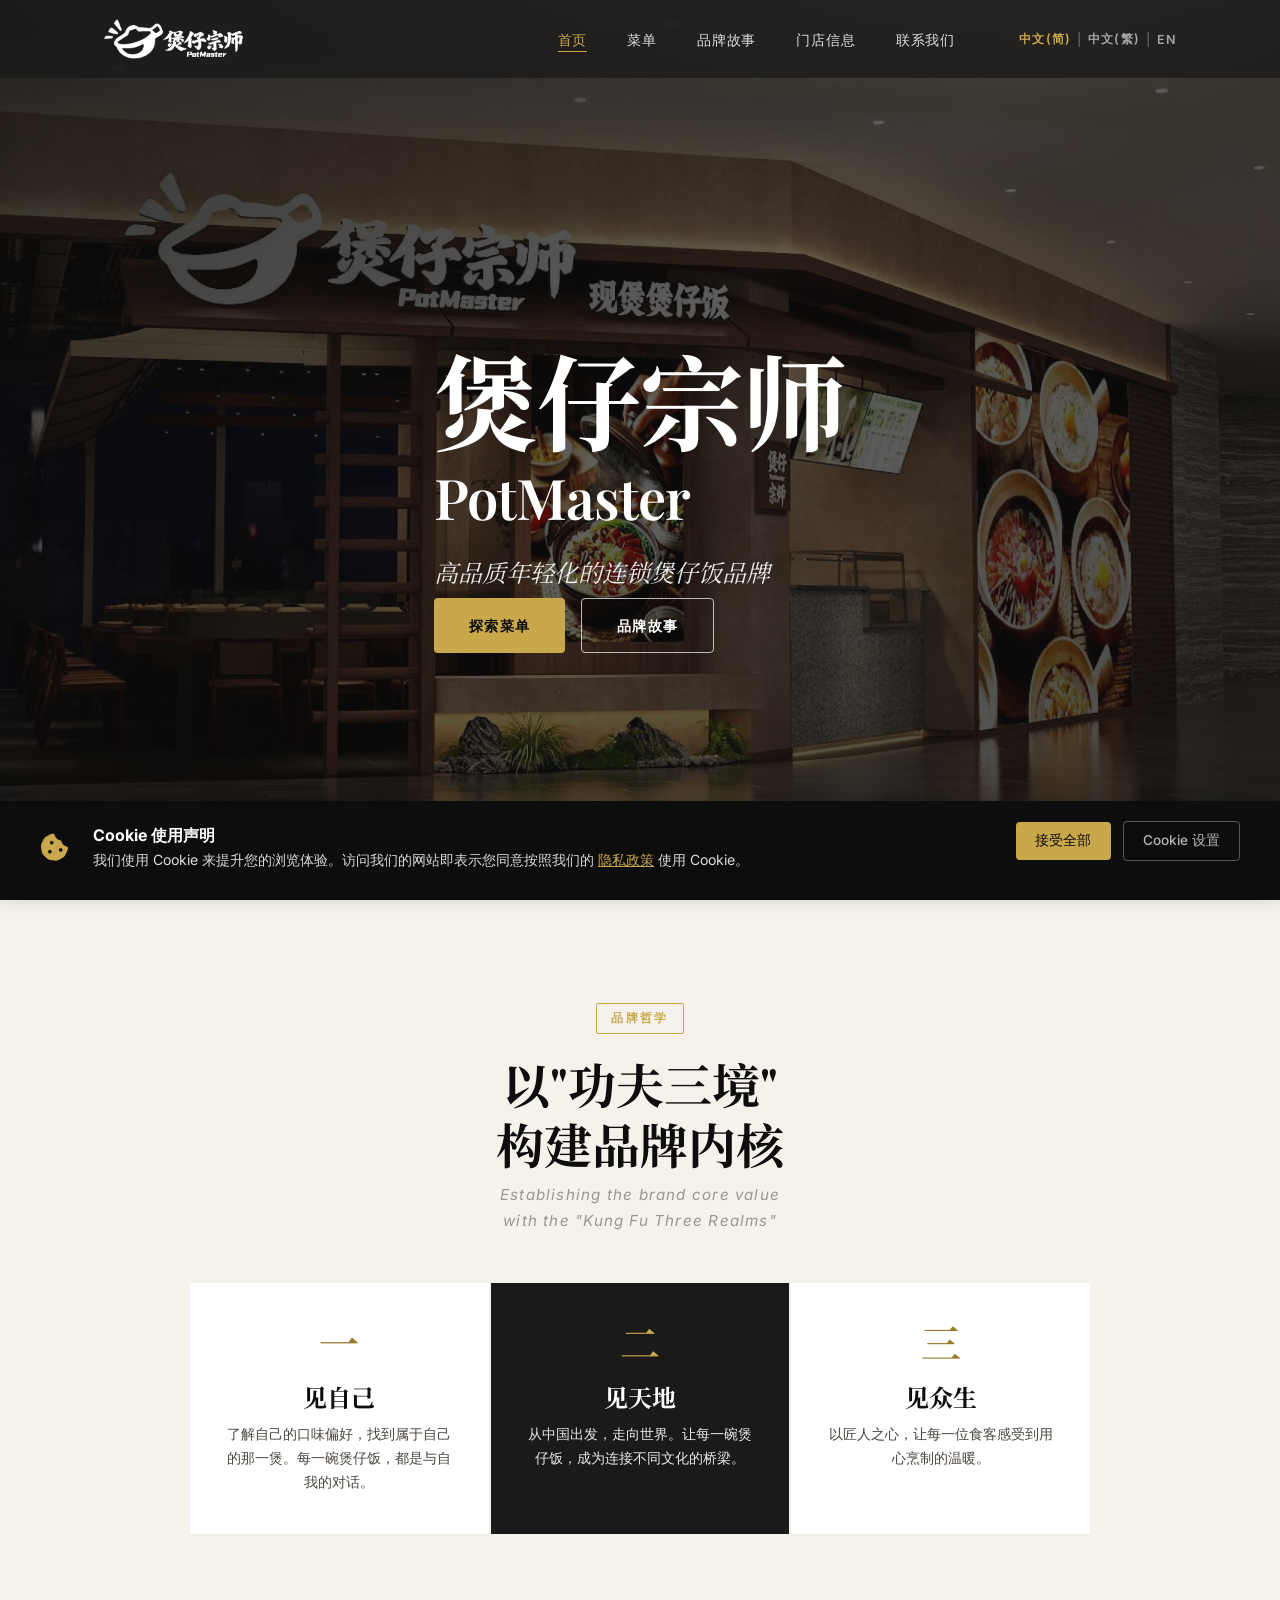
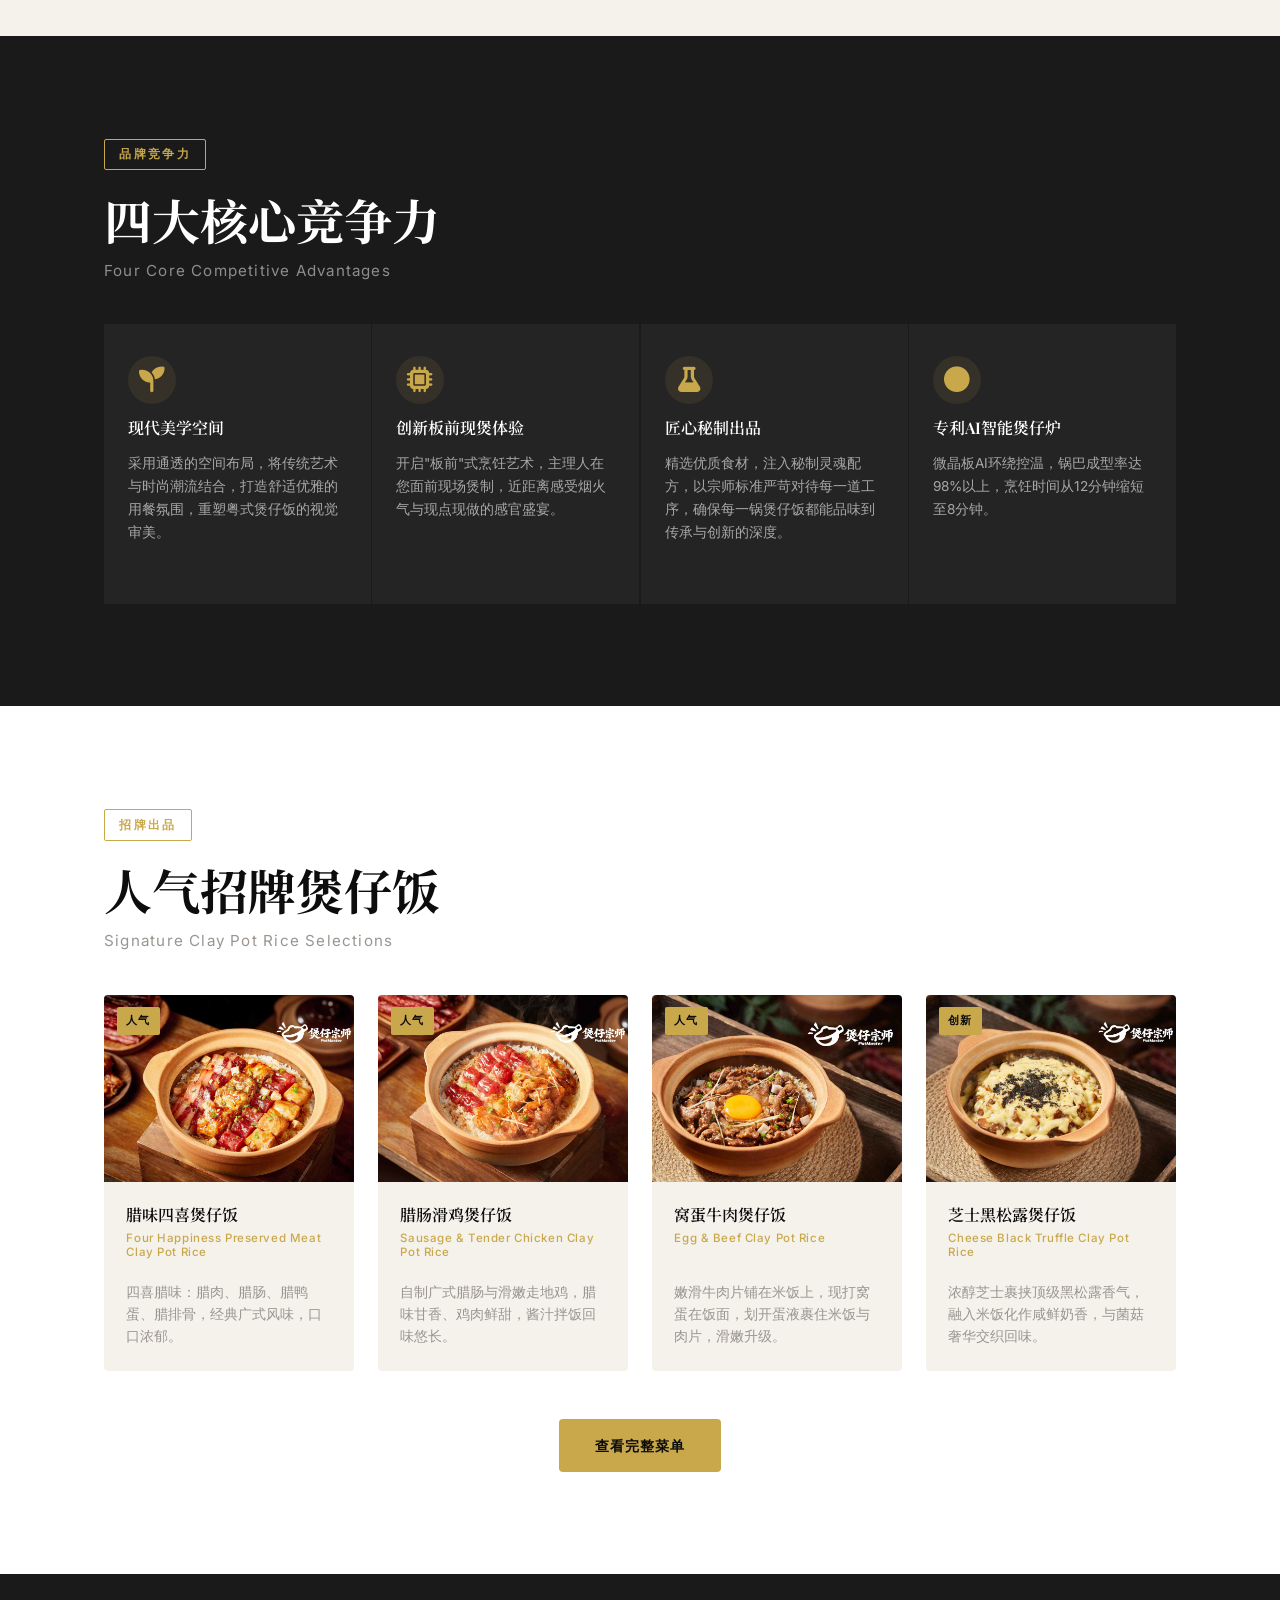
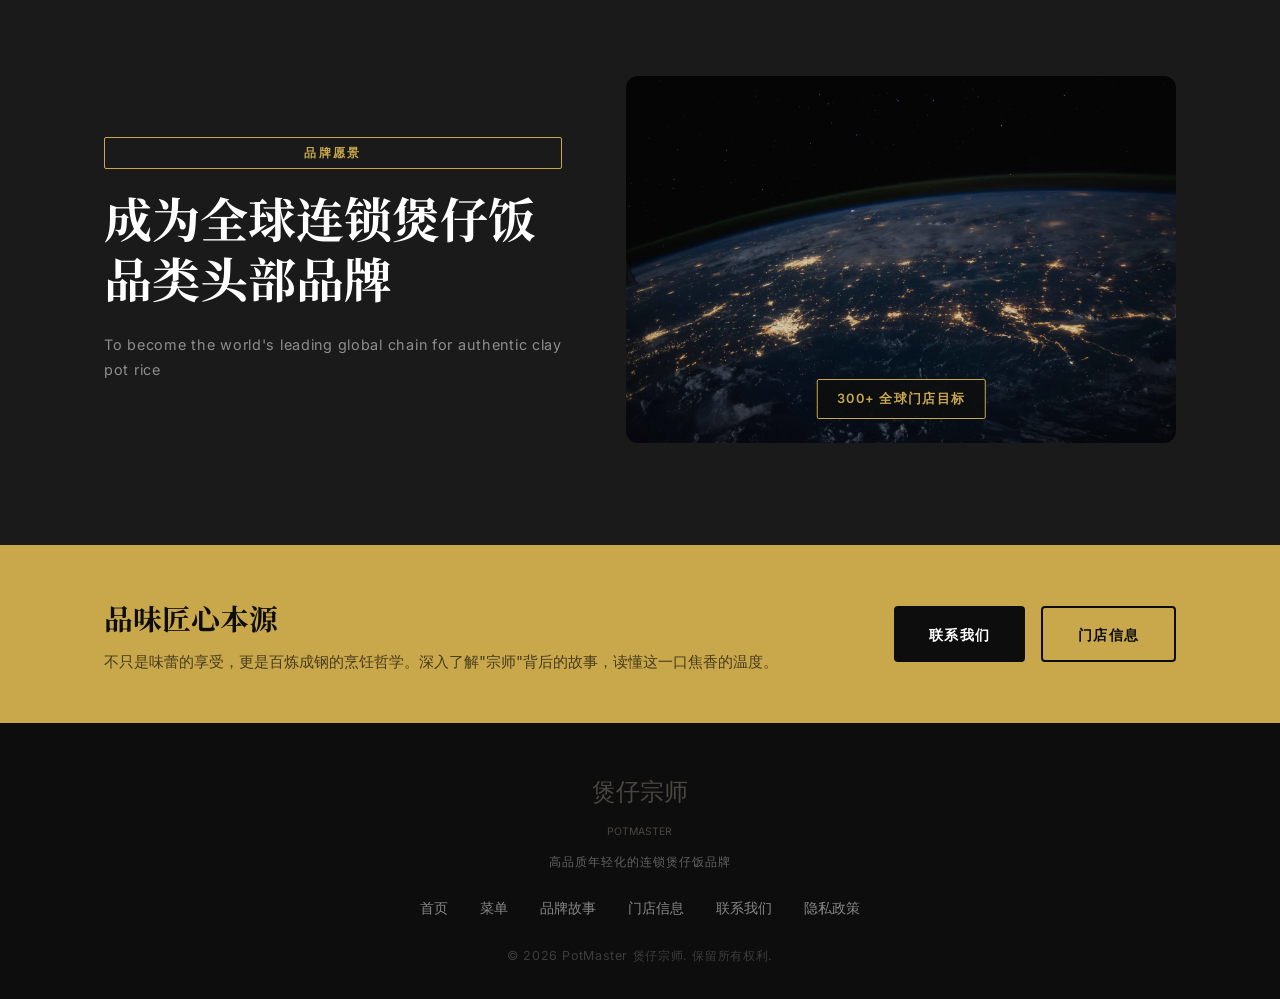
==== commit 9d66cf0b: "updates" ====
--- a/index.html
+++ b/index.html
@@ -57,7 +57,7 @@
       "latitude": 23.0122,
       "longitude": 113.3456
     },
-    "telephone": "+86-20-1234-5678",
+    "telephone": "+86-20-88834737",
     "url": "https://www.potmasterofficial.com",
     "sameAs": [
       "https://weibo.com/potmaster",
@@ -301,22 +301,52 @@
         <a href="contact.html" data-i18n="nav_contact">加盟合作</a>
         <a href="privacy.html" data-i18n="nav_privacy">隐私政策</a>
       </div>
-      <p class="footer-copy" data-i18n="footer_copy">&copy; 2025 PotMaster 煲仔宗师. All Rights Reserved.</p>
+      <p class="footer-copy" data-i18n="footer_copy">&copy; 2026 PotMaster 煲仔宗师. All Rights Reserved.</p>
     </div>
   </footer>
 
+  <!-- Cookie Consent Banner -->
+  <div id="cookieBanner" class="cookie-banner">
+    <div class="cookie-banner-inner">
+      <div class="cookie-icon"><i class="fas fa-cookie-bite"></i></div>
+      <div class="cookie-text">
+        <h4 data-i18n="cookie_title">Cookie 使用声明</h4>
+        <p data-i18n="cookie_text">我们使用 Cookie 来提升您的浏览体验。访问我们的网站即表示您同意按照我们的 <a href="privacy.html" target="_blank">隐私政策</a> 使用 Cookie。</p>
+        <div id="cookieSettings" class="cookie-settings-panel">
+          <div class="cookie-categories">
+            <div class="cookie-category">
+              <input type="checkbox" id="cookie-essential" checked disabled />
+              <label for="cookie-essential"><strong data-i18n="cookie_essential">必要 Cookie</strong><span data-i18n="cookie_essential_desc">网站正常运行所必需的 Cookie，如语言偏好设置</span></label>
+            </div>
+            <div class="cookie-category">
+              <input type="checkbox" id="cookie-analytics" />
+              <label for="cookie-analytics"><strong data-i18n="cookie_analytics">分析 Cookie</strong><span data-i18n="cookie_analytics_desc">帮助我们了解访客如何与网站互动的 Cookie</span></label>
+            </div>
+            <div class="cookie-category">
+              <input type="checkbox" id="cookie-functional" />
+              <label for="cookie-functional"><strong data-i18n="cookie_functional">功能 Cookie</strong><span data-i18n="cookie_functional_desc">记住您的偏好设置，提供个性化体验</span></label>
+            </div>
+          </div>
+          <div class="cookie-settings-actions">
+            <button class="cookie-btn cookie-btn-reject" onclick="rejectNonEssentialCookies()" data-i18n="cookie_reject">仅必要</button>
+            <button class="cookie-btn cookie-btn-save" onclick="saveCookieSettings()" data-i18n="cookie_save">保存设置</button>
+          </div>
+        </div>
+      </div>
+      <div class="cookie-actions">
+        <button class="cookie-btn cookie-btn-accept" onclick="acceptAllCookies()" data-i18n="cookie_accept">接受全部</button>
+        <button class="cookie-btn cookie-btn-settings" onclick="toggleCookieSettings()" data-i18n="cookie_settings">Cookie 设置</button>
+      </div>
+    </div>
+  </div>
+
   <script src="script.js"></script>
 
-  <!-- 百度自动推送 -->
+  <!-- 百度自动推送 (HTTPS only) -->
   <script>
   (function(){
       var bp = document.createElement('script');
-      var curProtocol = window.location.protocol.split(':')[0];
-      if (curProtocol === 'https') {
-          bp.src = 'https://zz.bdstatic.com/linksubmit/push.js';
-      } else {
-          bp.src = 'http://push.zhanzhang.baidu.com/push.js';
-      }
+      bp.src = 'https://zz.bdstatic.com/linksubmit/push.js';
       var s = document.getElementsByTagName('script')[0];
       s.parentNode.insertBefore(bp, s);
   })();
--- a/styles.css
+++ b/styles.css
@@ -1645,6 +1645,167 @@
   color: var(--gold);
   text-decoration: underline;
 }
+
+/* ====================================
+   COOKIE CONSENT BANNER (GDPR/PIPL)
+   ==================================== */
+.cookie-banner {
+  position: fixed;
+  bottom: 0;
+  left: 0;
+  right: 0;
+  background: var(--black);
+  color: var(--white);
+  padding: 1.25rem 1.5rem;
+  z-index: 9998;
+  box-shadow: 0 -4px 20px rgba(0,0,0,0.2);
+  transform: translateY(100%);
+  transition: transform 0.4s ease;
+}
+.cookie-banner.show {
+  transform: translateY(0);
+}
+.cookie-banner-inner {
+  max-width: var(--max-w);
+  margin: 0 auto;
+  display: flex;
+  align-items: flex-start;
+  gap: 1.5rem;
+  flex-wrap: wrap;
+}
+.cookie-icon {
+  font-size: 1.8rem;
+  color: var(--gold);
+  flex-shrink: 0;
+  margin-top: 0.1rem;
+}
+.cookie-text {
+  flex: 1;
+  min-width: 200px;
+}
+.cookie-text p {
+  font-size: 0.88rem;
+  line-height: 1.6;
+  color: rgba(255,255,255,0.85);
+  margin-bottom: 0.5rem;
+}
+.cookie-text a {
+  color: var(--gold);
+  text-decoration: underline;
+}
+.cookie-text a:hover {
+  color: var(--gold-light);
+}
+.cookie-actions {
+  display: flex;
+  gap: 0.75rem;
+  flex-shrink: 0;
+  align-items: center;
+}
+.cookie-btn {
+  padding: 0.6rem 1.2rem;
+  border-radius: 4px;
+  font-size: 0.85rem;
+  font-weight: 500;
+  cursor: pointer;
+  transition: all 0.2s ease;
+  white-space: nowrap;
+}
+.cookie-btn-accept {
+  background: var(--gold);
+  color: var(--black);
+  border: none;
+}
+.cookie-btn-accept:hover {
+  background: var(--gold-light);
+}
+.cookie-btn-settings {
+  background: transparent;
+  color: rgba(255,255,255,0.7);
+  border: 1px solid rgba(255,255,255,0.3);
+}
+.cookie-btn-settings:hover {
+  border-color: var(--gold);
+  color: var(--gold);
+}
+.cookie-settings-panel {
+  display: none;
+  width: 100%;
+  margin-top: 1rem;
+  padding-top: 1rem;
+  border-top: 1px solid rgba(255,255,255,0.15);
+}
+.cookie-settings-panel.show {
+  display: block;
+}
+.cookie-categories {
+  display: flex;
+  flex-direction: column;
+  gap: 0.75rem;
+  margin-bottom: 1rem;
+}
+.cookie-category {
+  display: flex;
+  align-items: flex-start;
+  gap: 0.75rem;
+}
+.cookie-category input[type="checkbox"] {
+  margin-top: 0.2rem;
+  accent-color: var(--gold);
+  width: 16px;
+  height: 16px;
+}
+.cookie-category label {
+  font-size: 0.85rem;
+  color: rgba(255,255,255,0.8);
+  line-height: 1.5;
+}
+.cookie-category label strong {
+  color: var(--white);
+  display: block;
+  margin-bottom: 0.15rem;
+}
+.cookie-settings-actions {
+  display: flex;
+  gap: 0.75rem;
+  justify-content: flex-end;
+}
+.cookie-btn-save {
+  background: var(--gold);
+  color: var(--black);
+  border: none;
+  padding: 0.5rem 1rem;
+}
+.cookie-btn-save:hover {
+  background: var(--gold-light);
+}
+.cookie-btn-reject {
+  background: transparent;
+  color: rgba(255,255,255,0.6);
+  border: 1px solid rgba(255,255,255,0.2);
+  padding: 0.5rem 1rem;
+}
+.cookie-btn-reject:hover {
+  color: var(--white);
+  border-color: rgba(255,255,255,0.5);
+}
+@media (max-width: 600px) {
+  .cookie-banner {
+    padding: 1rem;
+  }
+  .cookie-banner-inner {
+    flex-direction: column;
+    gap: 1rem;
+  }
+  .cookie-actions {
+    width: 100%;
+    justify-content: flex-end;
+  }
+  .cookie-btn {
+    padding: 0.5rem 1rem;
+    font-size: 0.8rem;
+  }
+}
 .clickable-text:hover {
   color: #b8942f;
 }
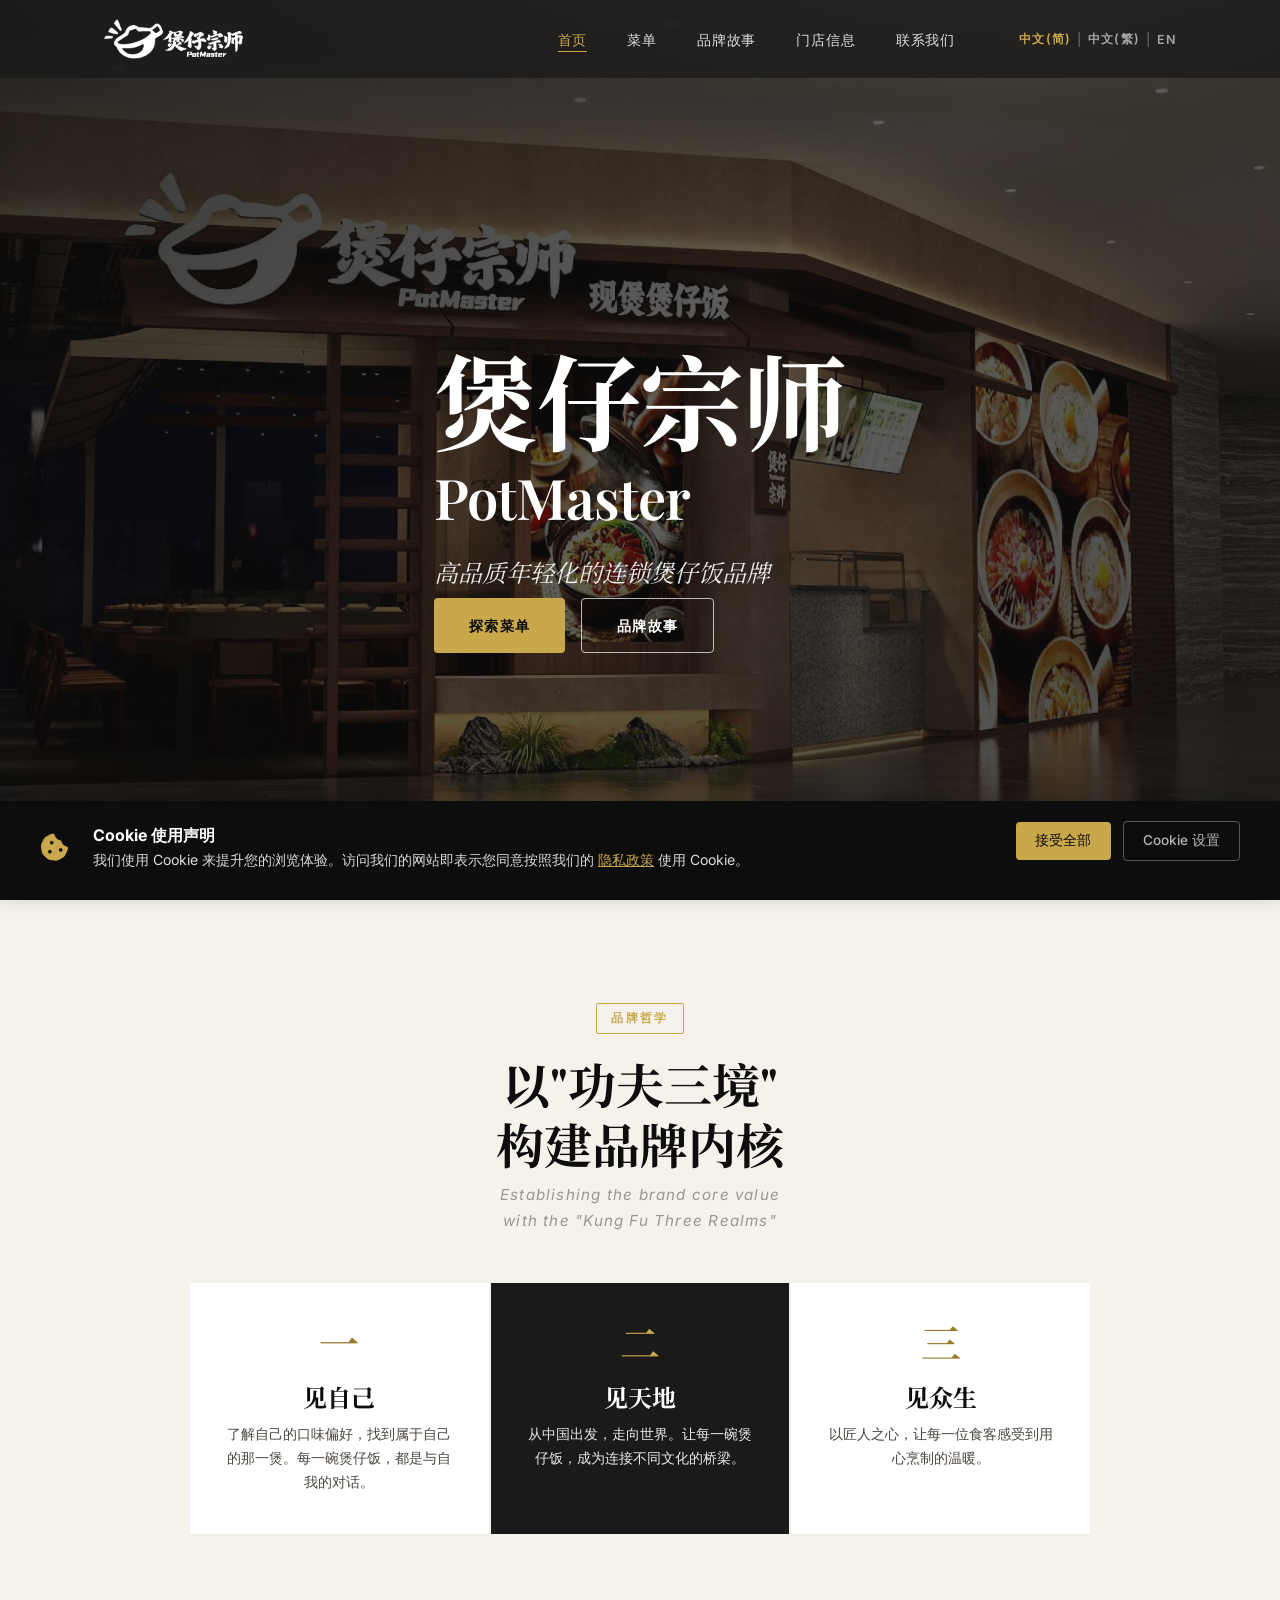
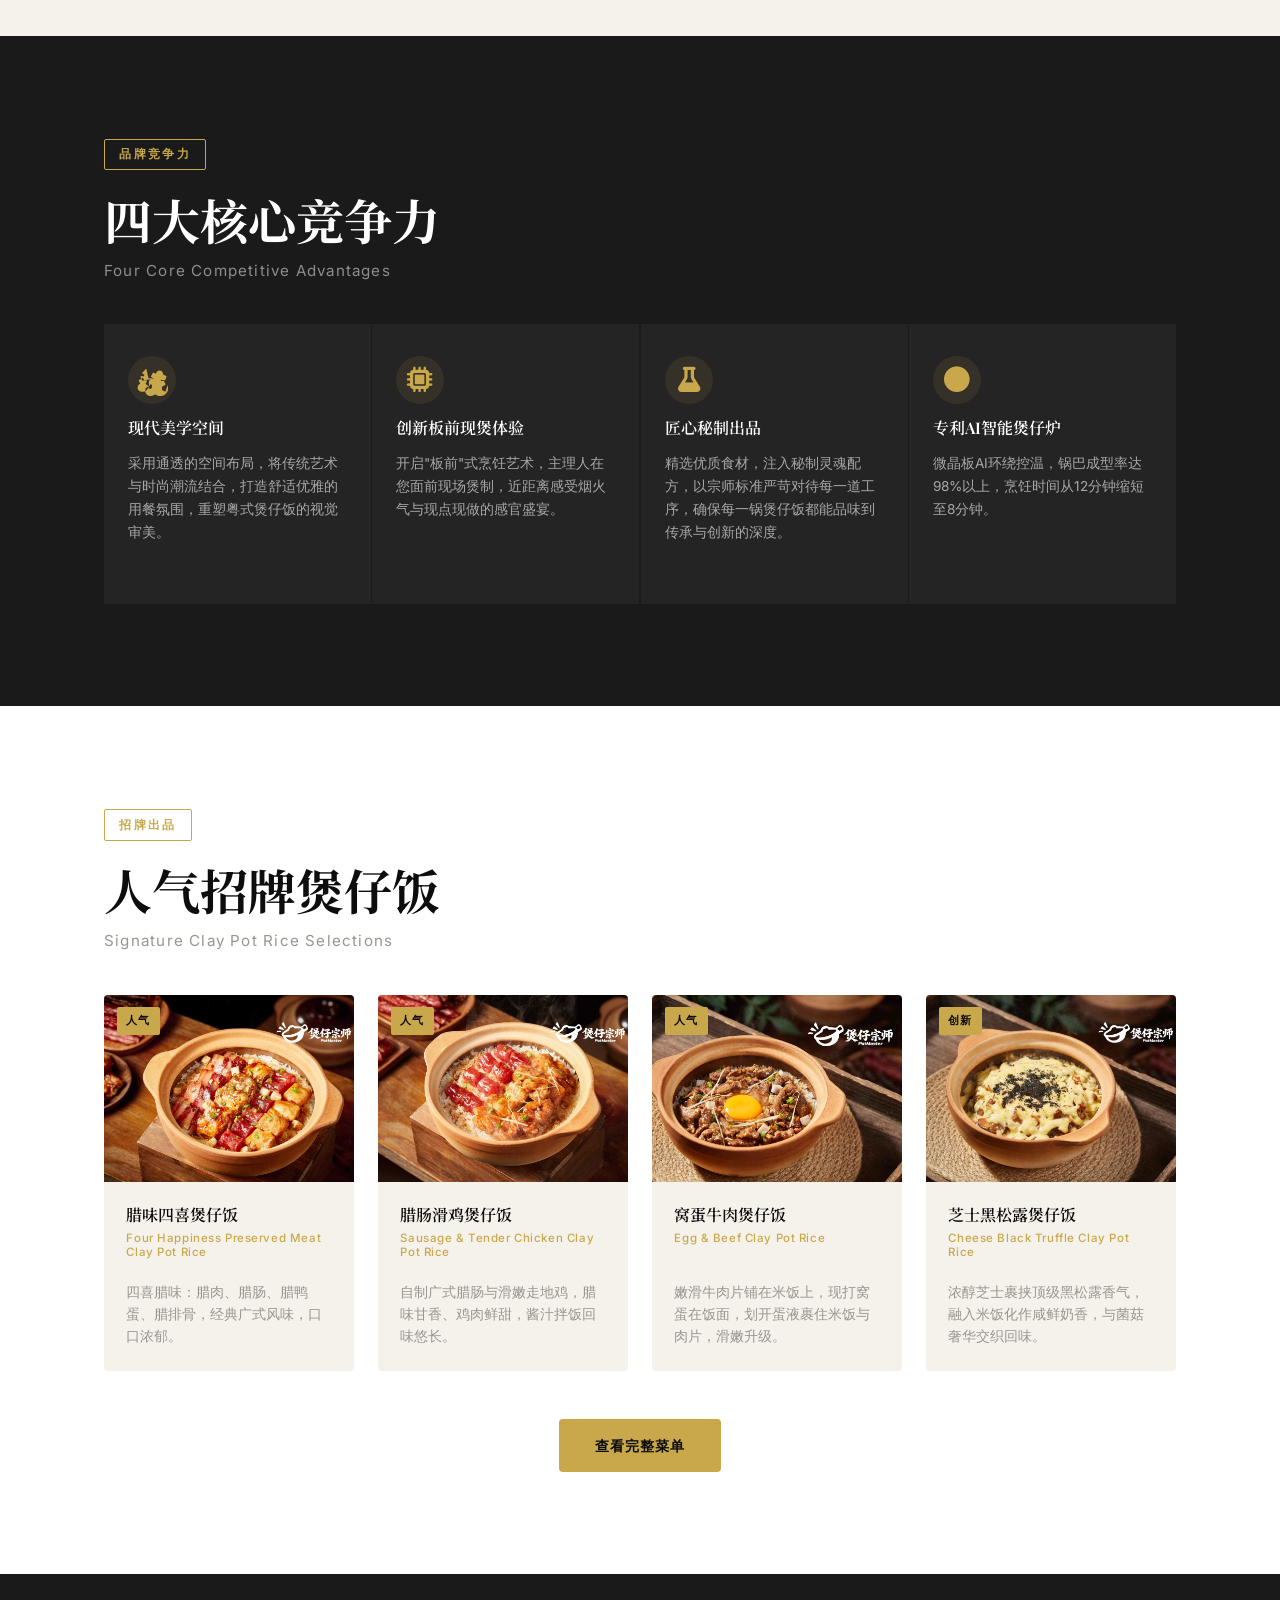
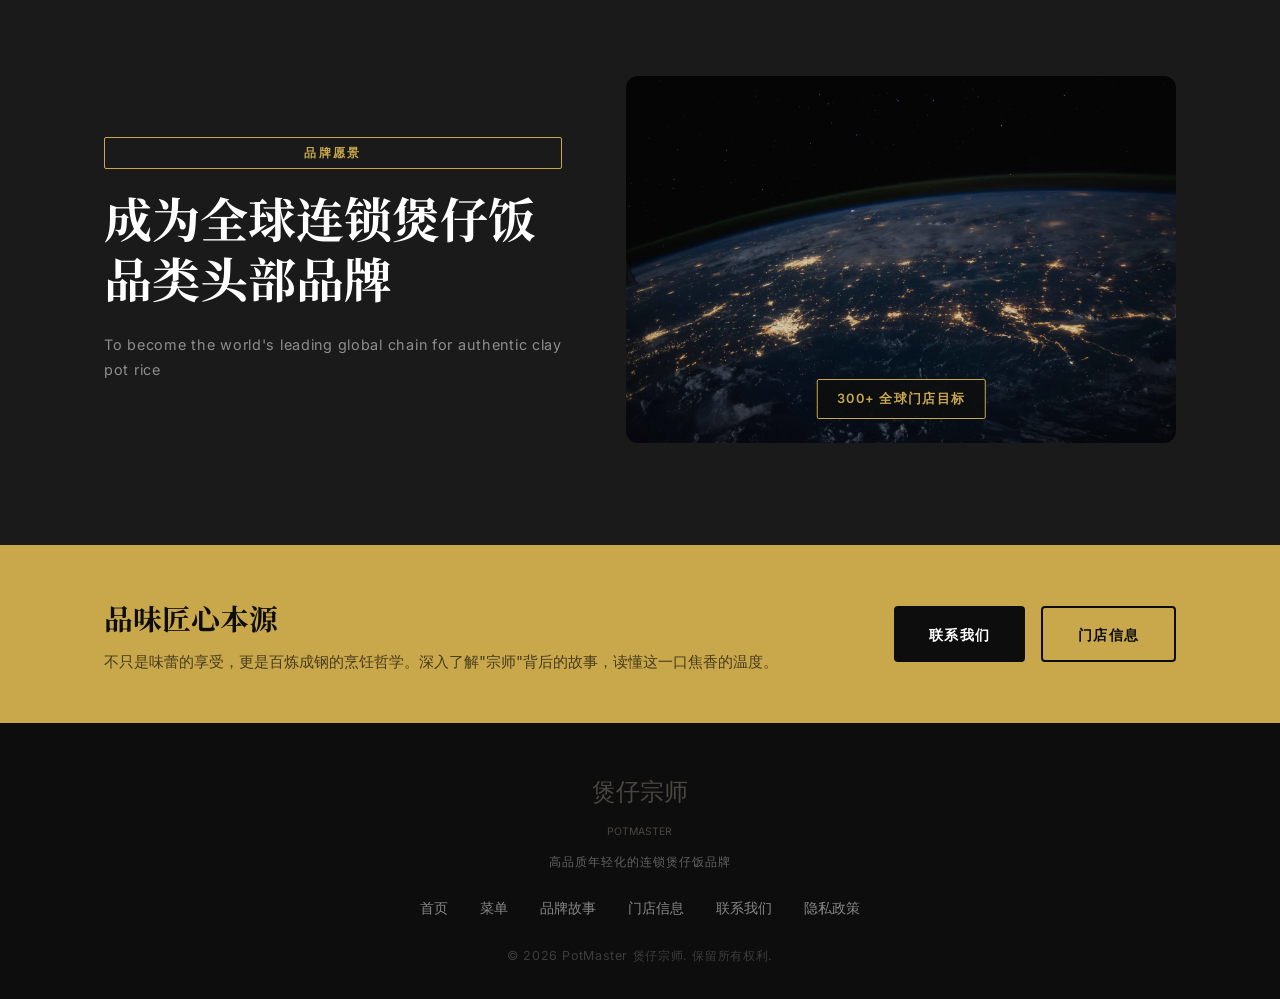
==== commit fc0e3b21: "Update index.html" ====
--- a/index.html
+++ b/index.html
@@ -69,8 +69,9 @@
   <link rel="preconnect" href="https://fonts.googleapis.com" />
   <link rel="preconnect" href="https://fonts.gstatic.com" crossorigin />
   <link href="https://fonts.googleapis.com/css2?family=Playfair+Display:ital,wght@0,400;0,600;0,700;1,400&family=Inter:wght@300;400;500;600&family=Noto+Serif+SC:wght@400;600;700&display=swap" rel="stylesheet" />
-  <link rel="stylesheet" href="https://cdnjs.cloudflare.com/ajax/libs/font-awesome/6.4.0/css/all.min.css" />
+  <link rel="stylesheet" href="https://cdn.jsdelivr.net/npm/@fortawesome/fontawesome-free@6.4.0/css/all.min.css" />
   <link rel="stylesheet" href="styles.css" />
+  <script src="inline-scripts.js" defer></script>
 </head>
 <body>
 
@@ -104,7 +105,7 @@
           <span class="lang-en">EN</span>
         </button>
         <button class="hamburger" id="hamburger" aria-label="Menu">
-          <i class="fas fa-bars"></i>
+          <svg class="menu-icon" xmlns="http://www.w3.org/2000/svg" width="24" height="24" viewBox="0 0 448 512"><path fill="#C9A84C" d="M442 114H6a6 6 0 0 1-6-6V84a6 6 0 0 1 6-6h436a6 6 0 0 1 6 6v24a6 6 0 0 1-6 6zM448 196v24a6 6 0 0 1-6 6H6a6 6 0 0 1-6-6v-24a6 6 0 0 1 6-6h436a6 6 0 0 1 6 6zm0 128v24a6 6 0 0 1-6 6H6a6 6 0 0 1-6-6v-24a6 6 0 0 1 6-6h436a6 6 0 0 1 6 6z"/></svg>
         </button>
       </div>
     </div>
@@ -171,7 +172,7 @@
       <p class="section-sub light" data-i18n="str_sub">Four Core Competitive Advantages</p>
       <div class="strengths-grid">
         <div class="strength-item">
-          <div class="strength-icon"><i class="fas fa-seedling"></i></div>
+          <div class="strength-icon"><svg xmlns="http://www.w3.org/2000/svg" width="32" height="32" viewBox="0 0 512 512"><path fill="currentColor" d="M468.1 445.1l-53.6-30.9c1.4-7.9 2.2-16 2.2-24.1c0-8.4-1.4-16.5-2.1-24.5l53.4-30.8c3.4-2 4.9-6.3 3.4-9.9l-22.3-53.1c-1.5-3.6-5.5-5.7-9.4-5.1l-57.6 9.7c-6.3-5.7-13.4-10.5-21.2-14.4l-9.7-57.9c-.6-3.9-3.8-6.9-7.7-7.7l-53.1-22.3c-3.6-1.5-8.1-.2-10.1 3.1l-30.8 53.4c-7.8-.6-15.9-1.5-24.1-1.5c-8.4 0-16.5.7-24.5 1.5L166.9 82.7c-3.9-3.4-9.4-3.2-12.9.4L100.9 140c-3.6 3.6-3.3 9.8.6 12.9l36.4 21c-6.6 7.6-12.2 15.9-16.7 24.7L78.5 193c-3.9 1.8-5.9 6.3-4.6 10.4l18.7 56.3c1.3 4.1 5.5 6.5 9.6 5.8l56.8-9.6c5.5 6.3 11.6 12.1 18.3 17.1l-22.1 37.5c-2.1 3.6-1.4 8.2 1.6 10.8l40.8 35.7c3 2.6 7.6 2.4 10.4-.5l28.4-31c6.6 3.6 13.7 6.5 21.1 8.8l-6.3 42.3c-.7 4.3 2.4 8.3 6.7 8.7l59.8 5.3c4.3.4 8.2-2.9 8.4-7.2l3.3-59.8c7.5-1.4 14.8-3.6 21.7-6.7l31.1 28.5c2.8 2.6 7.1 2.8 10.2.6l35.7-40.8c2.6-3 3.1-7.6 1.1-10.8l-37.5-22.1c4.9-6.8 9-14.2 12.2-22l56.3 9.5c4.1.7 8.3-1.5 9.7-5.5l17.8-53.6c1.4-4-.7-8.5-4.6-10.4l-49.7-23.3c.1-1.3.1-2.7.1-4c0-31.8-25.9-57.7-57.7-57.7c-29.2 0-53.4 21.9-57.1 50.3l-36.9-17.3c-4.1-1.9-8.8-.5-11.2 3.4l-30.8 53.4c-2.4 4.1-.9 9.4 3.4 11.9l39.5 22.8C190.2 255.1 208 288.4 208 326c0 61.3-44.1 112.1-101.5 119.5C59.5 450.1 25 418.8 25 381.5c0-30.2 16.8-57.7 43.5-70.9l-23.2-40.2c-2.8-4.8-1.1-10.9 3.7-13.6l53.1-30.8c4.7-2.7 10.8-1 13.6 3.9l22.1 38.3c23.5-14 52-21.7 82.3-21.7c8.4 0 16.5.7 24.5 1.5l30.8-53.4c2.7-4.7 8.8-6.3 13.6-3.7l53.1 22.3c4.8 2 7.6 7.2 6.5 12.4l-9.7 57.9c-5.4-.6-11-.9-16.6-.9c-27.5 0-52.9 8.9-73.7 24.1l26.9 46.6c1.9 3.3 1.2 7.6-1.7 10.1l-40.8 35.7c-2.8 2.5-7.1 2.6-10.1.3l-45.7-35.2c-17.8 15.3-29.4 37.6-29.4 62.8c0 45.6 36.4 82.9 81.5 84.8c2.2.1 4.3.1 6.4.1c27.8 0 53.1-10.3 72.8-27.8c21 17.9 48.2 28.7 78.2 28.7c70.7 0 128-57.3 128-128c0-4.8-.3-9.6-.8-14.3l49.7-23.3c4.7-2.2 7.1-7.6 5.4-12.5l-17.8-53.6c-2.1-6.4-8.5-10.2-15-9.9z"/></svg></div>
           <h3 data-i18n="str1_title">现代美学空间</h3>
           <p data-i18n="str1_desc">采用通透的空间布局，将传统艺术与时尚潮流结合，打造舒适优雅的用餐氛围，重塑粤式煲仔饭的视觉审美。</p>
         </div>
@@ -328,28 +329,18 @@
             </div>
           </div>
           <div class="cookie-settings-actions">
-            <button class="cookie-btn cookie-btn-reject" onclick="rejectNonEssentialCookies()" data-i18n="cookie_reject">仅必要</button>
-            <button class="cookie-btn cookie-btn-save" onclick="saveCookieSettings()" data-i18n="cookie_save">保存设置</button>
+            <button class="cookie-btn cookie-btn-reject" data-i18n="cookie_reject" id="rejectCookies">仅必要</button>
+            <button class="cookie-btn cookie-btn-save" data-i18n="cookie_save" id="saveCookies">保存设置</button>
           </div>
         </div>
       </div>
       <div class="cookie-actions">
-        <button class="cookie-btn cookie-btn-accept" onclick="acceptAllCookies()" data-i18n="cookie_accept">接受全部</button>
-        <button class="cookie-btn cookie-btn-settings" onclick="toggleCookieSettings()" data-i18n="cookie_settings">Cookie 设置</button>
+        <button class="cookie-btn cookie-btn-accept" data-i18n="cookie_accept" id="acceptAllCookies">接受全部</button>
+        <button class="cookie-btn cookie-btn-settings" data-i18n="cookie_settings" id="toggleCookieSettings">Cookie 设置</button>
       </div>
     </div>
   </div>
 
   <script src="script.js"></script>
-
-  <!-- 百度自动推送 (HTTPS only) -->
-  <script>
-  (function(){
-      var bp = document.createElement('script');
-      bp.src = 'https://zz.bdstatic.com/linksubmit/push.js';
-      var s = document.getElementsByTagName('script')[0];
-      s.parentNode.insertBefore(bp, s);
-  })();
-  </script>
 </body>
 </html>
--- a/styles.css
+++ b/styles.css
@@ -1330,6 +1330,51 @@
 }
 .detail-item span {
   word-break: break-word;
+}
+
+/* DIANPING BUTTON */
+.location-actions {
+  display: flex;
+  align-items: center;
+  gap: 0.6rem;
+  margin-top: 1rem;
+  padding-top: 1rem;
+  border-top: 1px solid var(--light-gray);
+}
+.dianping-btn {
+  display: inline-flex;
+  align-items: center;
+  gap: 0.5rem;
+  padding: 0.45rem 0.9rem;
+  background: linear-gradient(135deg, #FF6B35 0%, #FF4500 100%);
+  color: var(--white);
+  font-size: 0.82rem;
+  font-weight: 600;
+  border-radius: 6px;
+  text-decoration: none;
+  transition: all 0.3s ease;
+  box-shadow: 0 2px 8px rgba(255, 69, 0, 0.25);
+}
+.dianping-btn:hover {
+  transform: translateY(-2px);
+  box-shadow: 0 4px 16px rgba(255, 69, 0, 0.35);
+  color: var(--white);
+}
+.dianping-btn:active {
+  transform: translateY(0);
+}
+.dianping-btn img {
+  width: 14px;
+  height: 14px;
+  border-radius: 2px;
+  object-fit: contain;
+}
+/* 桌面端缩小图标 */
+@media (min-width: 769px) {
+  .dianping-btn img {
+    width: 11px;
+    height: 11px;
+  }
 }
 
 /* HOURS SECTION */
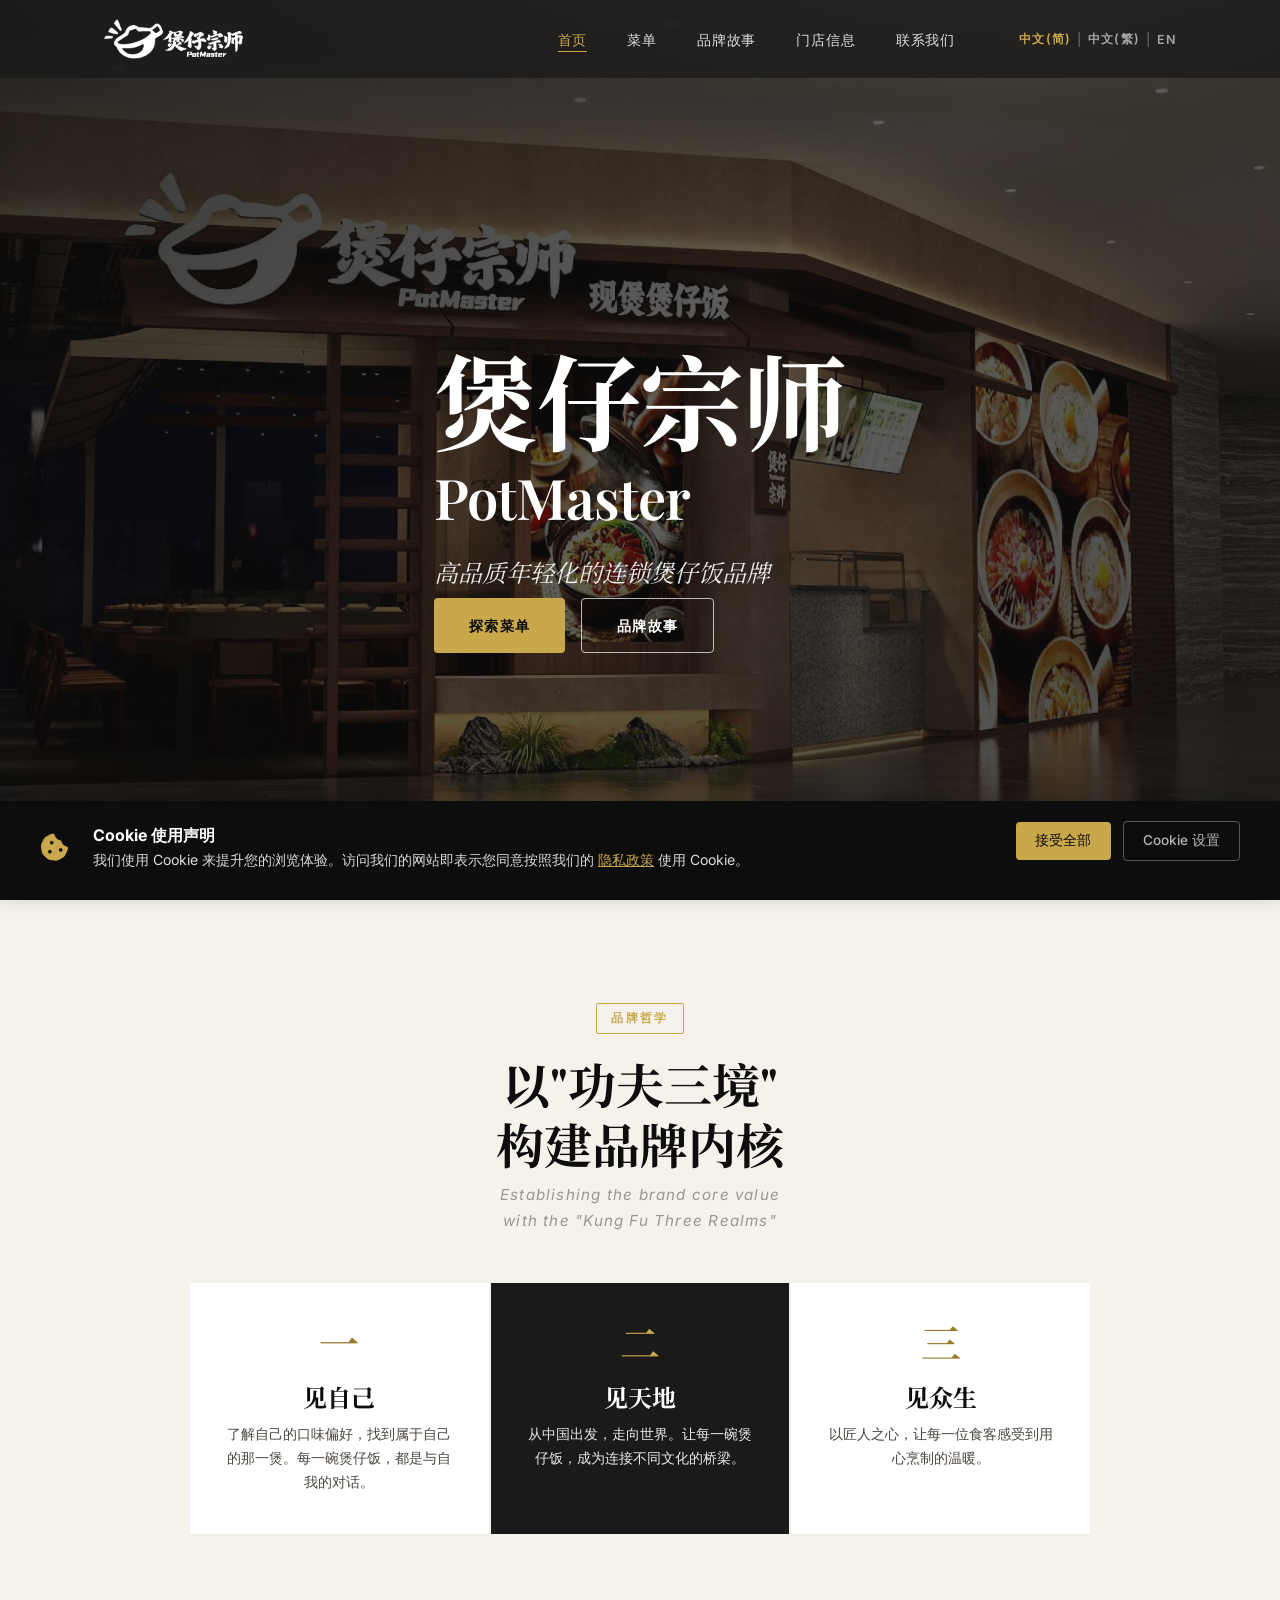
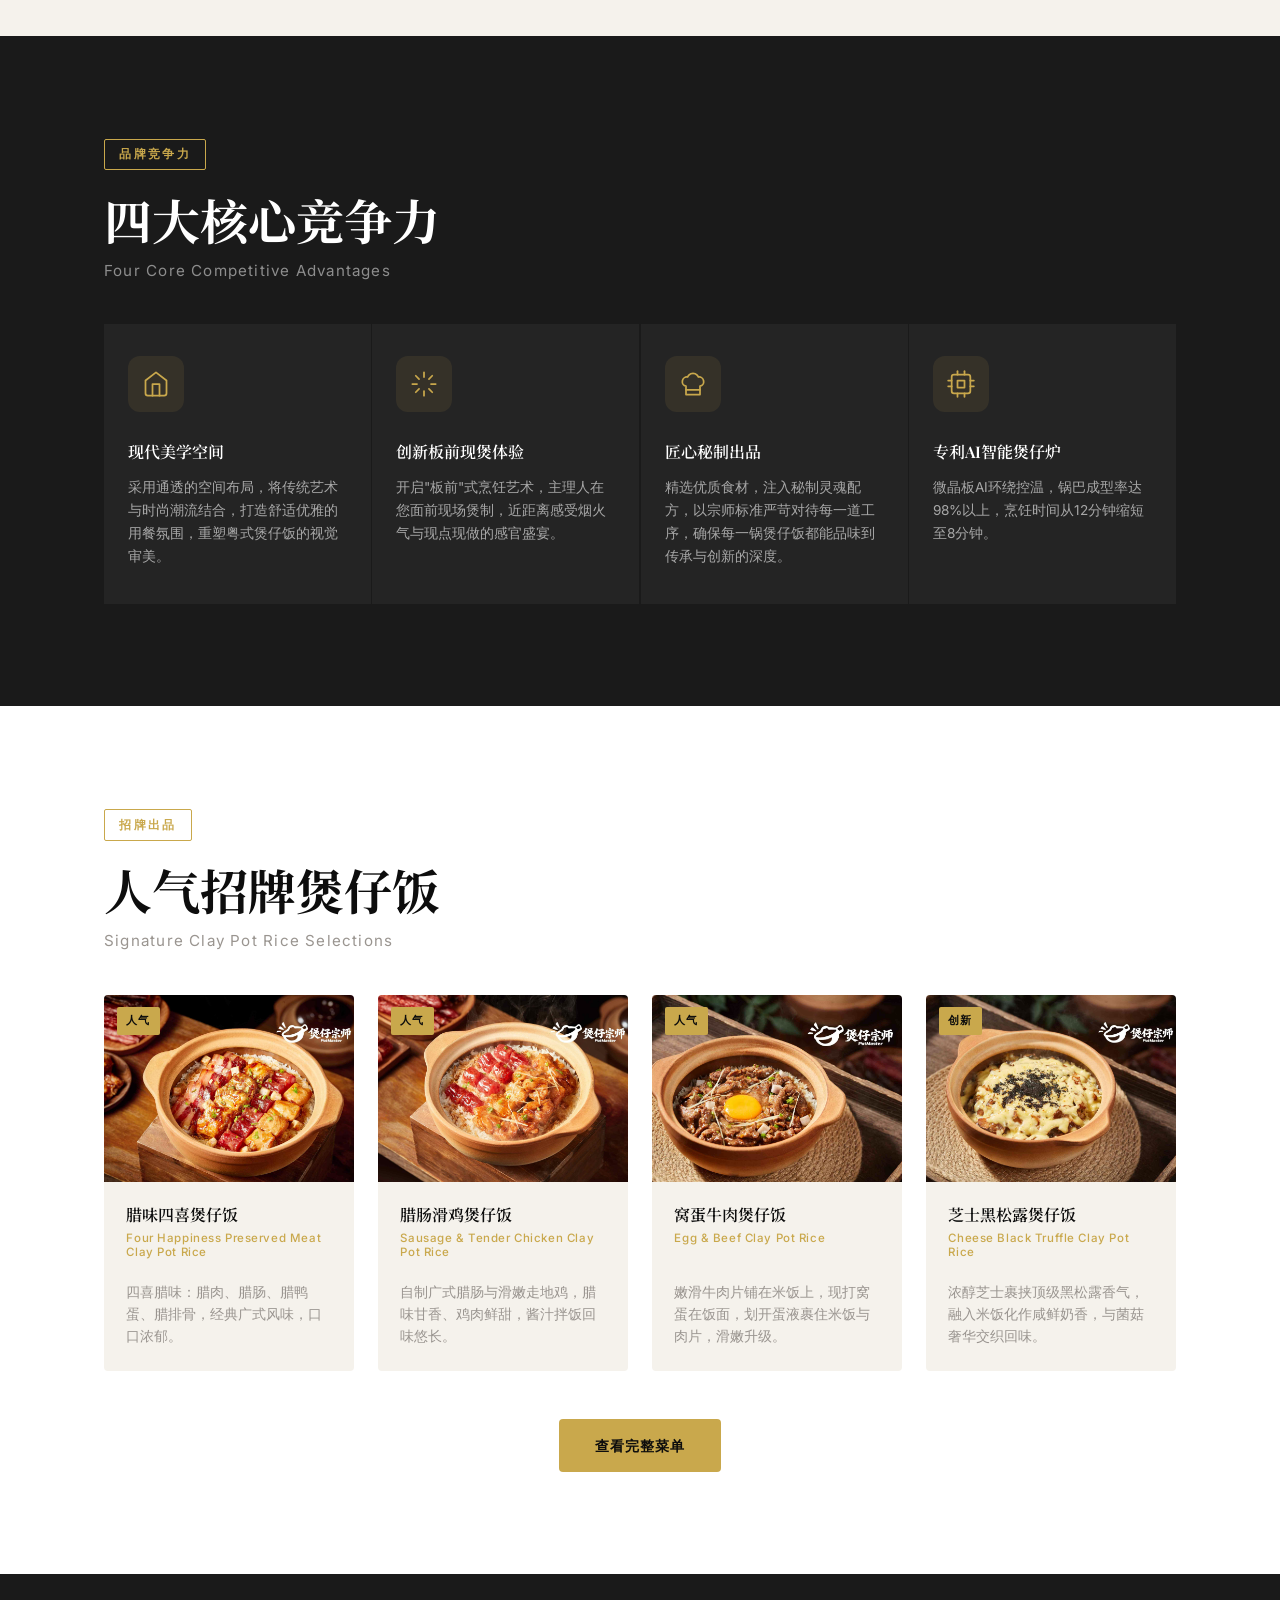
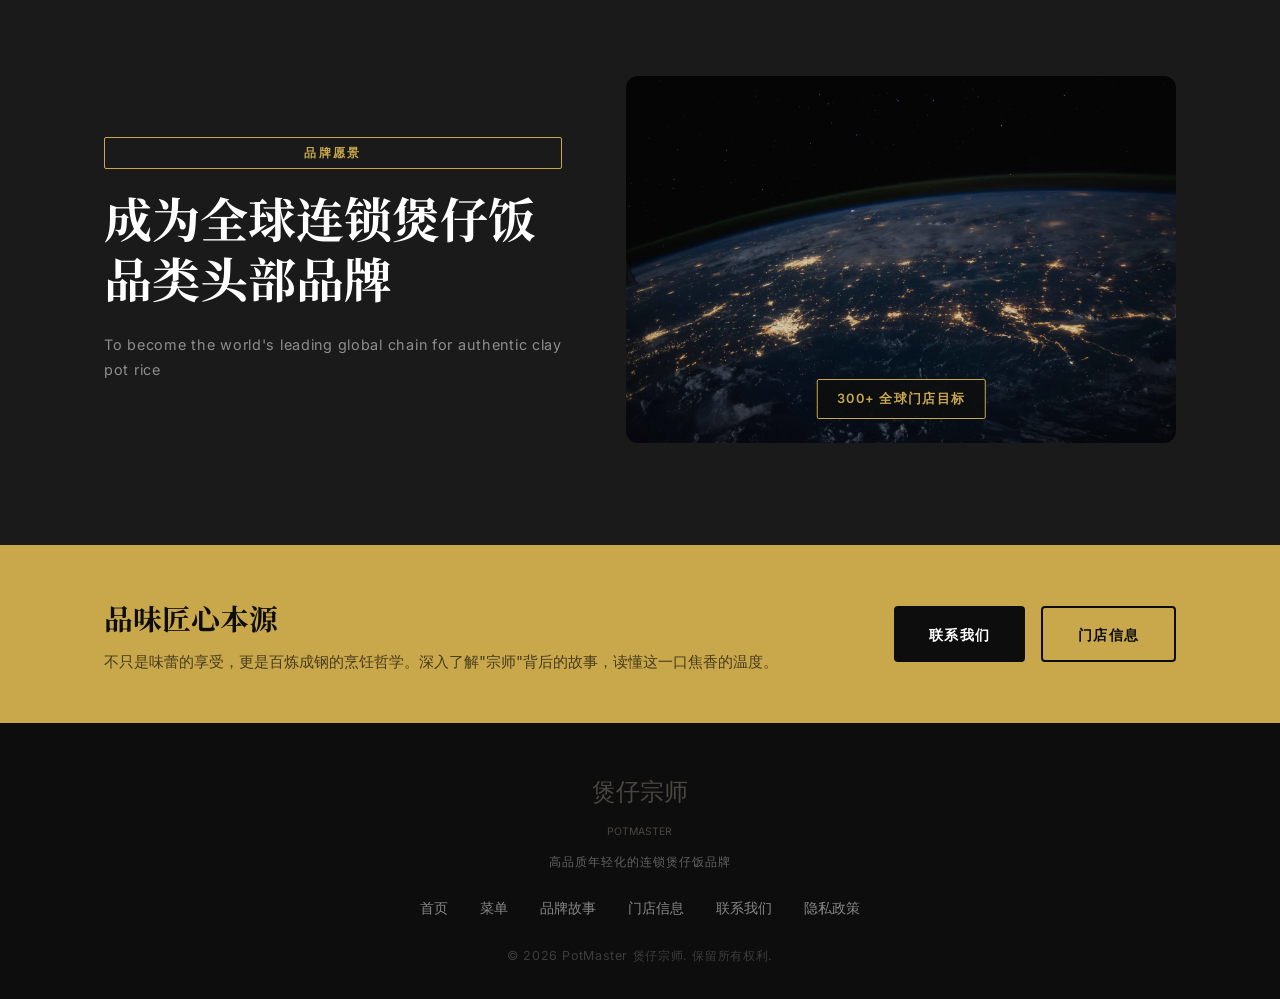
==== commit 10610f0d: "updates" ====
--- a/index.html
+++ b/index.html
@@ -172,22 +172,22 @@
       <p class="section-sub light" data-i18n="str_sub">Four Core Competitive Advantages</p>
       <div class="strengths-grid">
         <div class="strength-item">
-          <div class="strength-icon"><svg xmlns="http://www.w3.org/2000/svg" width="32" height="32" viewBox="0 0 512 512"><path fill="currentColor" d="M468.1 445.1l-53.6-30.9c1.4-7.9 2.2-16 2.2-24.1c0-8.4-1.4-16.5-2.1-24.5l53.4-30.8c3.4-2 4.9-6.3 3.4-9.9l-22.3-53.1c-1.5-3.6-5.5-5.7-9.4-5.1l-57.6 9.7c-6.3-5.7-13.4-10.5-21.2-14.4l-9.7-57.9c-.6-3.9-3.8-6.9-7.7-7.7l-53.1-22.3c-3.6-1.5-8.1-.2-10.1 3.1l-30.8 53.4c-7.8-.6-15.9-1.5-24.1-1.5c-8.4 0-16.5.7-24.5 1.5L166.9 82.7c-3.9-3.4-9.4-3.2-12.9.4L100.9 140c-3.6 3.6-3.3 9.8.6 12.9l36.4 21c-6.6 7.6-12.2 15.9-16.7 24.7L78.5 193c-3.9 1.8-5.9 6.3-4.6 10.4l18.7 56.3c1.3 4.1 5.5 6.5 9.6 5.8l56.8-9.6c5.5 6.3 11.6 12.1 18.3 17.1l-22.1 37.5c-2.1 3.6-1.4 8.2 1.6 10.8l40.8 35.7c3 2.6 7.6 2.4 10.4-.5l28.4-31c6.6 3.6 13.7 6.5 21.1 8.8l-6.3 42.3c-.7 4.3 2.4 8.3 6.7 8.7l59.8 5.3c4.3.4 8.2-2.9 8.4-7.2l3.3-59.8c7.5-1.4 14.8-3.6 21.7-6.7l31.1 28.5c2.8 2.6 7.1 2.8 10.2.6l35.7-40.8c2.6-3 3.1-7.6 1.1-10.8l-37.5-22.1c4.9-6.8 9-14.2 12.2-22l56.3 9.5c4.1.7 8.3-1.5 9.7-5.5l17.8-53.6c1.4-4-.7-8.5-4.6-10.4l-49.7-23.3c.1-1.3.1-2.7.1-4c0-31.8-25.9-57.7-57.7-57.7c-29.2 0-53.4 21.9-57.1 50.3l-36.9-17.3c-4.1-1.9-8.8-.5-11.2 3.4l-30.8 53.4c-2.4 4.1-.9 9.4 3.4 11.9l39.5 22.8C190.2 255.1 208 288.4 208 326c0 61.3-44.1 112.1-101.5 119.5C59.5 450.1 25 418.8 25 381.5c0-30.2 16.8-57.7 43.5-70.9l-23.2-40.2c-2.8-4.8-1.1-10.9 3.7-13.6l53.1-30.8c4.7-2.7 10.8-1 13.6 3.9l22.1 38.3c23.5-14 52-21.7 82.3-21.7c8.4 0 16.5.7 24.5 1.5l30.8-53.4c2.7-4.7 8.8-6.3 13.6-3.7l53.1 22.3c4.8 2 7.6 7.2 6.5 12.4l-9.7 57.9c-5.4-.6-11-.9-16.6-.9c-27.5 0-52.9 8.9-73.7 24.1l26.9 46.6c1.9 3.3 1.2 7.6-1.7 10.1l-40.8 35.7c-2.8 2.5-7.1 2.6-10.1.3l-45.7-35.2c-17.8 15.3-29.4 37.6-29.4 62.8c0 45.6 36.4 82.9 81.5 84.8c2.2.1 4.3.1 6.4.1c27.8 0 53.1-10.3 72.8-27.8c21 17.9 48.2 28.7 78.2 28.7c70.7 0 128-57.3 128-128c0-4.8-.3-9.6-.8-14.3l49.7-23.3c4.7-2.2 7.1-7.6 5.4-12.5l-17.8-53.6c-2.1-6.4-8.5-10.2-15-9.9z"/></svg></div>
+          <div class="strength-icon"><svg xmlns="http://www.w3.org/2000/svg" viewBox="0 0 24 24" fill="none" stroke="#C9A84C" stroke-width="1.5" stroke-linecap="round" stroke-linejoin="round"><path d="M3 9l9-7 9 7v11a2 2 0 0 1-2 2H5a2 2 0 0 1-2-2z"/><polyline points="9,22 9,12 15,12 15,22"/></svg></div>
           <h3 data-i18n="str1_title">现代美学空间</h3>
           <p data-i18n="str1_desc">采用通透的空间布局，将传统艺术与时尚潮流结合，打造舒适优雅的用餐氛围，重塑粤式煲仔饭的视觉审美。</p>
         </div>
         <div class="strength-item">
-          <div class="strength-icon"><i class="fas fa-microchip"></i></div>
+          <div class="strength-icon"><svg xmlns="http://www.w3.org/2000/svg" viewBox="0 0 24 24" fill="none" stroke="#C9A84C" stroke-width="1.5" stroke-linecap="round" stroke-linejoin="round"><path d="M12 2v4M12 18v4M4.93 4.93l2.83 2.83M16.24 16.24l2.83 2.83M2 12h4M18 12h4M4.93 19.07l2.83-2.83M16.24 7.76l2.83-2.83"/></svg></div>
           <h3 data-i18n="str2_title">创新板前现煲体验</h3>
           <p data-i18n="str2_desc">开启"板前"式烹饪艺术，厨师在您面前现场煲制，近距离感受烟火气与现点现做的感官盛宴。</p>
         </div>
         <div class="strength-item">
-          <div class="strength-icon"><i class="fas fa-flask"></i></div>
+          <div class="strength-icon"><svg xmlns="http://www.w3.org/2000/svg" viewBox="0 0 24 24" fill="none" stroke="#C9A84C" stroke-width="1.5" stroke-linecap="round" stroke-linejoin="round"><path d="M6 13.87A4 4 0 0 1 7.41 6a5.11 5.11 0 0 1 1.05-1.54 5 5 0 0 1 7.08 0A5.11 5.11 0 0 1 16.59 6 4 4 0 0 1 18 13.87V21H6z"/><line x1="6" y1="17" x2="18" y2="17"/></svg></div>
           <h3 data-i18n="str3_title">匠心秘制出品</h3>
           <p data-i18n="str3_desc">精选优质食材，注入秘制灵魂配方，以宗师标准严苛对待每一道工序，确保每一锅都拥有咸鲜入味的浇头与金黄酥脆的灵魂锅巴。</p>
         </div>
         <div class="strength-item">
-          <div class="strength-icon"><i class="fas fa-circle"></i></div>
+          <div class="strength-icon"><svg xmlns="http://www.w3.org/2000/svg" viewBox="0 0 24 24" fill="none" stroke="#C9A84C" stroke-width="1.5" stroke-linecap="round" stroke-linejoin="round"><rect x="4" y="4" width="16" height="16" rx="2"/><rect x="9" y="9" width="6" height="6"/><line x1="9" y1="1" x2="9" y2="4"/><line x1="15" y1="1" x2="15" y2="4"/><line x1="9" y1="20" x2="9" y2="23"/><line x1="15" y1="20" x2="15" y2="23"/><line x1="20" y1="9" x2="23" y2="9"/><line x1="20" y1="14" x2="23" y2="14"/><line x1="1" y1="9" x2="4" y2="9"/><line x1="1" y1="14" x2="4" y2="14"/></svg></div>
           <h3 data-i18n="str4_title">专利AI智能煲仔炉</h3>
           <p data-i18n="str4_desc">微晶板AI环绕控温，锅巴成型率达98%以上，烹饪时间从12分钟缩短至8分钟。</p>
         </div>
--- a/styles.css
+++ b/styles.css
@@ -457,15 +457,26 @@
 }
 .strength-item:hover { background: var(--mid); }
 .strength-icon {
-  font-size: 1.6rem;
-  color: var(--gold);
+  font-size: 2.2rem;
+  line-height: 1;
+  text-align: center;
   display: flex;
   align-items: center;
   justify-content: center;
-  width: 3rem;
-  height: 3rem;
+  width: 56px;
+  height: 56px;
   background: rgba(201, 168, 76, 0.1);
-  border-radius: 50%;
+  border-radius: 12px;
+  margin-bottom: 1rem;
+  transition: var(--transition);
+}
+.strength-icon svg {
+  width: 28px;
+  height: 28px;
+}
+.strength-item:hover .strength-icon {
+  background: rgba(201, 168, 76, 0.2);
+  transform: scale(1.05);
 }
 .strength-item h3 {
   font-family: var(--font-display);
@@ -1490,12 +1501,11 @@
   .hamburger:hover {
     background: rgba(201,168,76,0.25);
   }
-  .hamburger i {
-    font-size: 1.3rem;
-    color: #C9A84C;
-    transition: transform 0.3s;
-  }
-  .hamburger.open i {
+  .hamburger svg.menu-icon {
+    width: 20px;
+    height: 20px;
+  }
+  .hamburger.open svg.menu-icon {
     transform: rotate(90deg);
   }
 
